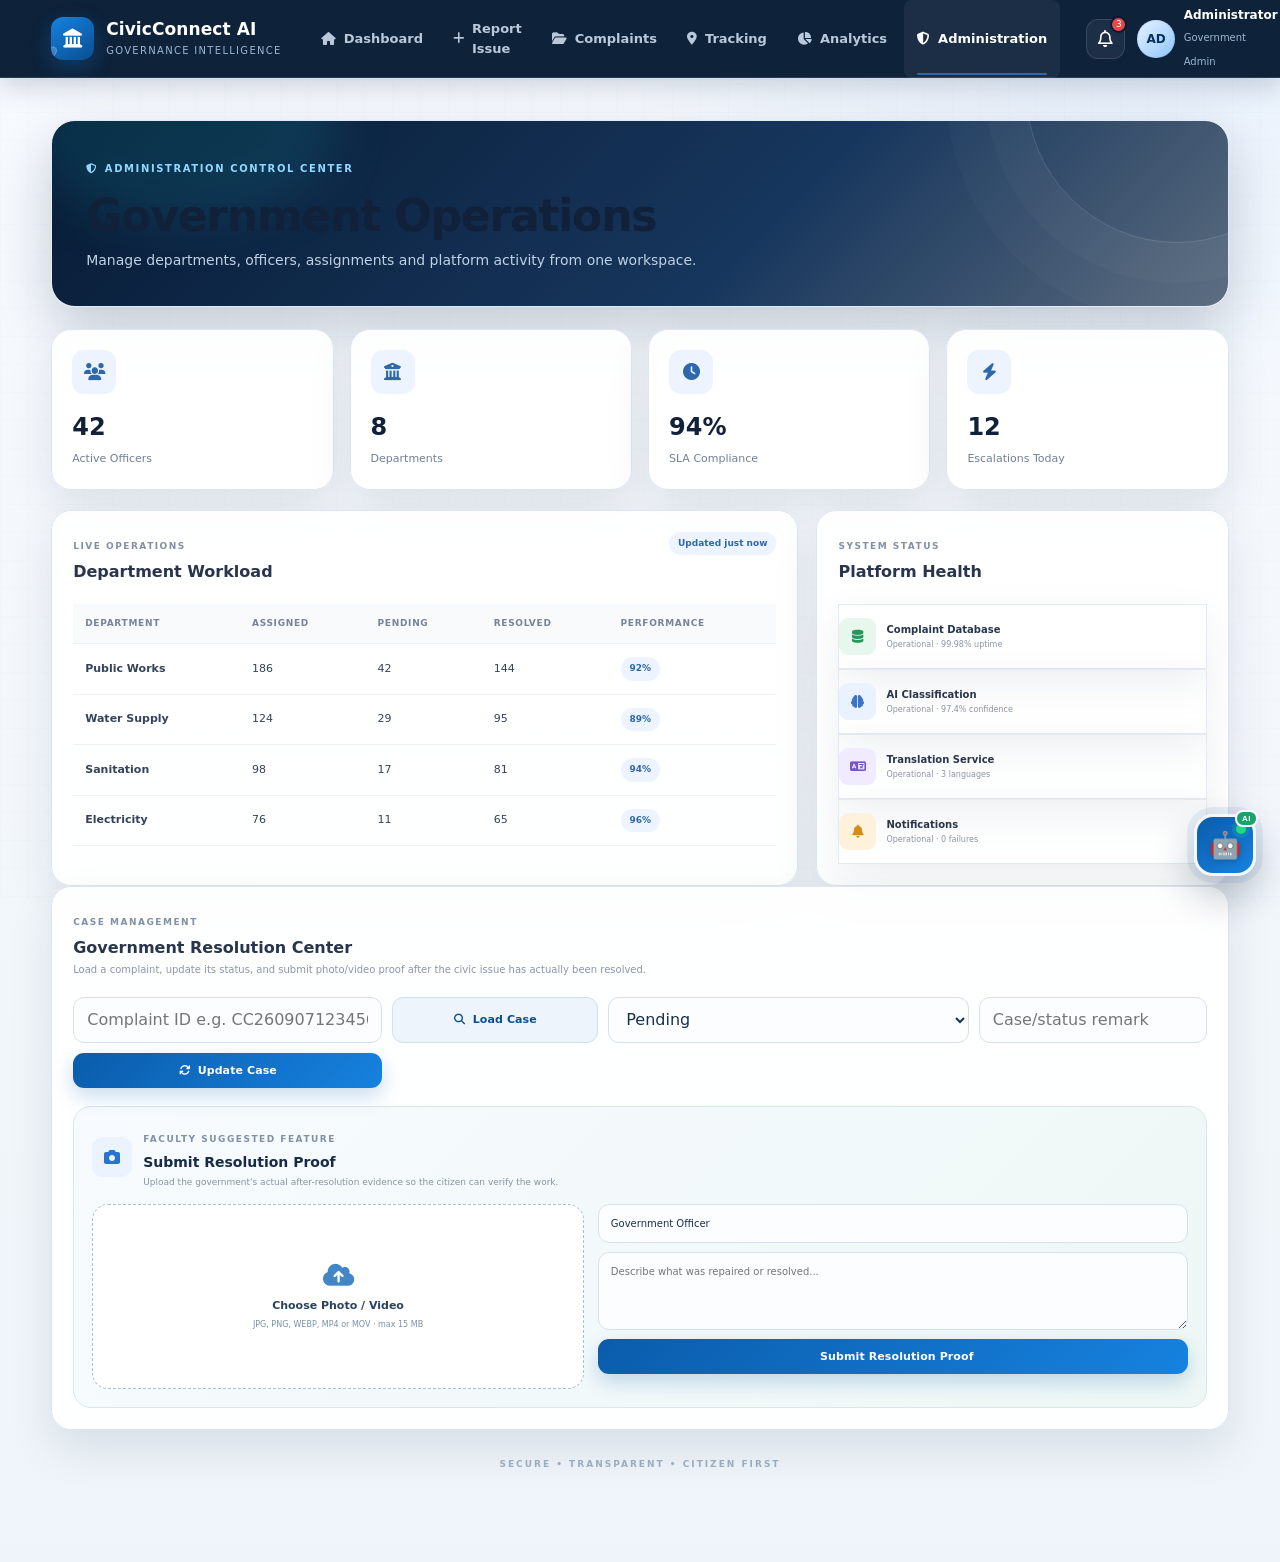
==== fronted/admin.html @ 306356d3 "CivicConnect AI final professional release" ====
<!DOCTYPE html>
<html lang="en">
<head>
<meta charset="UTF-8">
<meta name="viewport" content="width=device-width,initial-scale=1.0">
<title>Administration | CivicConnect AI</title>
<link rel="stylesheet" href="https://cdnjs.cloudflare.com/ajax/libs/font-awesome/6.5.2/css/all.min.css">
<link rel="stylesheet" href="style.css">
<link rel="stylesheet" href="/css/chatbot.css?v=final2">
</head>
<body class="page-admin">
<header class="navbar">
  <div class="brand"><div class="brand-logo"><i class="fa-solid fa-landmark"></i></div><div class="brand-text"><h2>CivicConnect AI</h2><span>Governance Intelligence</span></div></div>
  <nav class="main-nav">
    <a href="index.html"><i class="fa-solid fa-house"></i><span>Dashboard</span></a>
    <a href="submit.html"><i class="fa-solid fa-plus"></i><span>Report Issue</span></a>
    <a href="complaints.html"><i class="fa-solid fa-folder-open"></i><span>Complaints</span></a>
    <a href="tracking.html"><i class="fa-solid fa-location-dot"></i><span>Tracking</span></a>
    <a href="analytics.html"><i class="fa-solid fa-chart-pie"></i><span>Analytics</span></a>
    <a href="admin.html" class="active"><i class="fa-solid fa-shield-halved"></i><span>Administration</span></a>
  </nav>
  <div class="nav-actions"><button class="icon-button"><i class="fa-regular fa-bell"></i><span class="notification-count">3</span></button><div class="user-profile"><div class="user-avatar">AD</div><div class="user-info"><strong>Administrator</strong><span>Government Admin</span></div></div></div>
</header>
<main class="page-container">
  <div class="page-title"><div class="eyebrow"><i class="fa-solid fa-shield-halved"></i> ADMINISTRATION CONTROL CENTER</div><h1>Government Operations</h1><p>Manage departments, officers, assignments and platform activity from one workspace.</p></div>
  <section class="admin-grid">
    <article class="admin-card"><div class="admin-icon"><i class="fa-solid fa-users"></i></div><strong>42</strong><span>Active Officers</span></article>
    <article class="admin-card"><div class="admin-icon"><i class="fa-solid fa-building-columns"></i></div><strong>8</strong><span>Departments</span></article>
    <article class="admin-card"><div class="admin-icon"><i class="fa-solid fa-clock"></i></div><strong>94%</strong><span>SLA Compliance</span></article>
    <article class="admin-card"><div class="admin-icon"><i class="fa-solid fa-bolt"></i></div><strong>12</strong><span>Escalations Today</span></article>
  </section>
  <section class="admin-layout">
    <div class="panel">
      <div class="panel-header"><div><span class="panel-eyebrow">LIVE OPERATIONS</span><h2>Department Workload</h2></div><span class="admin-pill">Updated just now</span></div>
      <div style="overflow:auto"><table class="admin-table"><thead><tr><th>Department</th><th>Assigned</th><th>Pending</th><th>Resolved</th><th>Performance</th></tr></thead><tbody>
        <tr><td><strong>Public Works</strong></td><td>186</td><td>42</td><td>144</td><td><span class="admin-pill">92%</span></td></tr>
        <tr><td><strong>Water Supply</strong></td><td>124</td><td>29</td><td>95</td><td><span class="admin-pill">89%</span></td></tr>
        <tr><td><strong>Sanitation</strong></td><td>98</td><td>17</td><td>81</td><td><span class="admin-pill">94%</span></td></tr>
        <tr><td><strong>Electricity</strong></td><td>76</td><td>11</td><td>65</td><td><span class="admin-pill">96%</span></td></tr>
      </tbody></table></div>
    </div>
    <div class="panel">
      <div class="panel-header"><div><span class="panel-eyebrow">SYSTEM STATUS</span><h2>Platform Health</h2></div></div>
      <div class="quick-action"><div class="quick-icon green"><i class="fa-solid fa-database"></i></div><div><strong>Complaint Database</strong><span>Operational · 99.98% uptime</span></div></div>
      <div class="quick-action"><div class="quick-icon blue"><i class="fa-solid fa-brain"></i></div><div><strong>AI Classification</strong><span>Operational · 97.4% confidence</span></div></div>
      <div class="quick-action"><div class="quick-icon purple"><i class="fa-solid fa-language"></i></div><div><strong>Translation Service</strong><span>Operational · 3 languages</span></div></div>
      <div class="quick-action"><div class="quick-icon orange"><i class="fa-solid fa-bell"></i></div><div><strong>Notifications</strong><span>Operational · 0 failures</span></div></div>
    </div>
  </section>
<section class="panel admin-management"><div class="panel-header"><div><span class="panel-eyebrow">CASE MANAGEMENT</span><h2>Government Resolution Center</h2><p class="muted">Load a complaint, update its status, and submit photo/video proof after the civic issue has actually been resolved.</p></div></div><div class="admin-form"><input id="adminComplaintId" placeholder="Complaint ID e.g. CC260907123456"><button class="btn btn-secondary" id="loadComplaint"><i class="fa-solid fa-magnifying-glass"></i> Load Case</button><select id="adminStatus"><option>Pending</option><option>In Progress</option><option>Resolution Submitted</option><option>Citizen Verification</option><option>Resolved</option><option>Closed</option><option>Reopened</option><option>Rejected</option></select><input id="adminRemark" placeholder="Case/status remark"><button class="btn btn-primary" id="adminUpdate"><i class="fa-solid fa-arrows-rotate"></i> Update Case</button></div><div id="caseSummary" class="case-summary"></div><div class="resolution-upload"><div class="upload-heading"><span class="upload-icon"><i class="fa-solid fa-camera"></i></span><div><span class="panel-eyebrow">FACULTY SUGGESTED FEATURE</span><h3>Submit Resolution Proof</h3><p>Upload the government's actual after-resolution evidence so the citizen can verify the work.</p></div></div><div class="resolution-grid"><label class="file-drop"><input type="file" id="resolutionFile" accept="image/jpeg,image/png,image/webp,video/mp4,video/quicktime"><i class="fa-solid fa-cloud-arrow-up"></i><strong>Choose Photo / Video</strong><span id="resolutionFileName">JPG, PNG, WEBP, MP4 or MOV · max 15 MB</span></label><div class="resolution-fields"><input id="resolvedBy" placeholder="Officer / authority name" value="Government Officer"><textarea id="resolutionRemark" placeholder="Describe what was repaired or resolved..."></textarea><img id="resolutionPreview" class="resolution-preview" alt="Resolution preview" hidden><button class="btn btn-primary" id="submitResolution"><i class="fa-solid fa-shield-check"></i> Submit Resolution Proof</button></div></div></div><p id="adminResult" class="muted"></p></section></main>
<script src="../js/api.js"></script><script src="../js/admin.js"></script>
<script src="/js/chatbot.js?v=final2"></script>
</body>
</html>
---- fronted/style.css ----
/* =========================================================
   CIVICCONNECT AI
   ADVANCED FRONTEND DESIGN SYSTEM
========================================================= */


/* =========================================================
   ROOT VARIABLES
========================================================= */

:root {

    --navy-950: #081426;
    --navy-900: #0d1f38;
    --navy-800: #132d50;
    --navy-700: #173b70;

    --blue: #3974c6;
    --blue-light: #eaf2ff;

    --green: #26965b;
    --green-light: #e7f7ed;

    --orange: #d88a18;
    --orange-light: #fff2dc;

    --red: #d7434b;
    --red-light: #fde9ea;

    --purple: #7655c8;
    --purple-light: #f0ebff;

    --text-main: #172033;
    --text-dark: #28354d;
    --text-medium: #667085;
    --text-light: #8b95a7;

    --background: #f5f7fb;

    --white: #ffffff;

    --border: #e6eaf0;

    --shadow-sm:
        0 2px 8px rgba(15, 35, 65, 0.04);

    --shadow-md:
        0 8px 25px rgba(15, 35, 65, 0.07);

    --radius-sm: 8px;

    --radius-md: 12px;

    --radius-lg: 18px;

    --transition:
        all 0.25s ease;

}


/* =========================================================
   RESET
========================================================= */

* {
    margin: 0;
    padding: 0;
    box-sizing: border-box;
}

html {
    scroll-behavior: smooth;
}

body {

    font-family:
        "Segoe UI",
        Inter,
        Arial,
        sans-serif;

    background: var(--background);

    color: var(--text-main);

    min-height: 100vh;

    line-height: 1.5;
}

a {
    text-decoration: none;
    color: inherit;
}

button,
input,
textarea,
select {
    font-family: inherit;
}


/* =========================================================
   NAVBAR
========================================================= */

.navbar {

    height: 76px;

    background:
        rgba(255,255,255,0.96);

    backdrop-filter: blur(12px);

    border-bottom:
        1px solid var(--border);

    display: flex;

    align-items: center;

    padding:
        0 4.5%;

    gap: 40px;

    position: sticky;

    top: 0;

    z-index: 1000;
}


/* BRAND */

.brand {

    display: flex;

    align-items: center;

    gap: 12px;

    min-width: 245px;
}

.brand-logo {

    width: 45px;

    height: 45px;

    background:
        linear-gradient(
            135deg,
            #173b70,
            #285a96
        );

    color: white;

    border-radius: 12px;

    display: flex;

    align-items: center;

    justify-content: center;

    font-size: 19px;

    box-shadow:
        0 5px 15px
        rgba(23,59,112,0.2);
}

.brand-text h2 {

    font-size: 18px;

    color: var(--navy-700);

    line-height: 1.2;
}

.brand-text span {

    font-size: 10px;

    color: var(--text-light);

    display: block;

    margin-top: 3px;
}


/* NAVIGATION */

.main-nav {

    display: flex;

    align-items: center;

    gap: 4px;

    flex: 1;
}

.main-nav a {

    display: flex;

    align-items: center;

    gap: 7px;

    padding:
        10px 13px;

    border-radius:
        var(--radius-sm);

    font-size: 12px;

    color: var(--text-medium);

    transition:
        var(--transition);
}

.main-nav a:hover {

    background: #f0f3f8;

    color: var(--navy-700);

    transform:
        translateY(-1px);
}

.main-nav a.active {

    background:
        var(--blue-light);

    color:
        var(--navy-700);

    font-weight: 600;
}


/* NAV ACTIONS */

.nav-actions {

    display: flex;

    align-items: center;

    gap: 20px;
}

.icon-button {

    border: none;

    background: transparent;

    width: 35px;

    height: 35px;

    cursor: pointer;

    color: var(--text-medium);

    font-size: 17px;

    position: relative;
}

.notification-count {

    position: absolute;

    top: 0;

    right: -2px;

    width: 15px;

    height: 15px;

    background: var(--red);

    color: white;

    font-size: 8px;

    border-radius: 50%;

    display: flex;

    align-items: center;

    justify-content: center;
}

.user-profile {

    display: flex;

    align-items: center;

    gap: 9px;
}

.user-avatar {

    width: 38px;

    height: 38px;

    border-radius: 50%;

    background:
        #dce7f6;

    color:
        var(--navy-700);

    display: flex;

    align-items: center;

    justify-content: center;

    font-size: 11px;

    font-weight: 700;
}

.user-info strong {

    display: block;

    font-size: 11px;

    color: var(--text-dark);
}

.user-info span {

    font-size: 9px;

    color: var(--text-light);
}


/* =========================================================
   PAGE CONTAINER
========================================================= */

.page-container {

    width: 91%;

    max-width: 1500px;

    margin: auto;

    padding:
        34px 0 50px;
}


/* =========================================================
   HERO
========================================================= */

.dashboard-hero {

    min-height: 270px;

    border-radius:
        var(--radius-lg);

    padding:
        38px 45px;

    margin-bottom: 25px;

    background:
        linear-gradient(
            120deg,
            #0e2748,
            #173b70 55%,
            #285b91
        );

    color: white;

    position: relative;

    overflow: hidden;

    display: flex;

    align-items: center;

    justify-content: space-between;

    box-shadow:
        0 15px 35px
        rgba(18,50,90,0.16);
}


/* background glow */

.dashboard-hero::before {

    content: "";

    position: absolute;

    width: 350px;

    height: 350px;

    border-radius: 50%;

    background:
        rgba(255,255,255,0.05);

    right: 20%;

    top: -180px;
}

.dashboard-hero::after {

    content: "";

    position: absolute;

    width: 250px;

    height: 250px;

    border-radius: 50%;

    border:
        1px solid
        rgba(255,255,255,0.08);

    right: 5%;

    bottom: -150px;
}


/* HERO CONTENT */

.hero-content {

    position: relative;

    z-index: 2;

    max-width: 700px;
}

.eyebrow {

    display: inline-flex;

    align-items: center;

    gap: 7px;

    font-size: 10px;

    letter-spacing: 1.8px;

    color: #b9d0ec;

    font-weight: 700;

    margin-bottom: 12px;
}

.hero-content h1 {

    font-size: 36px;

    letter-spacing: -1px;

    margin-bottom: 10px;

    line-height: 1.15;
}

.hero-content h1 span {

    color: #8fc1ff;
}

.hero-content p {

    max-width: 600px;

    color: #c4d1e2;

    font-size: 13px;

    line-height: 1.7;
}

.hero-actions {

    display: flex;

    gap: 10px;

    margin-top: 22px;
}


/* BUTTONS */

.btn {

    display: inline-flex;

    align-items: center;

    justify-content: center;

    gap: 8px;

    padding:
        11px 16px;

    border-radius:
        var(--radius-sm);

    font-size: 11px;

    font-weight: 600;

    transition:
        var(--transition);
}

.btn-primary {

    background: white;

    color: var(--navy-700);
}

.btn-primary:hover {

    transform:
        translateY(-2px);

    box-shadow:
        0 7px 20px
        rgba(0,0,0,0.15);
}

.btn-secondary {

    color: white;

    border:
        1px solid
        rgba(255,255,255,0.25);

    background:
        rgba(255,255,255,0.06);
}

.btn-secondary:hover {

    background:
        rgba(255,255,255,0.12);
}


/* AI VISUAL */

.hero-ai {

    width: 220px;

    height: 220px;

    position: relative;

    display: flex;

    align-items: center;

    justify-content: center;

    z-index: 2;
}

.ai-orbit {

    position: absolute;

    border:
        1px solid
        rgba(150,200,255,0.3);

    border-radius: 50%;

    animation:
        rotateOrbit 12s linear infinite;
}

.orbit-one {

    width: 190px;

    height: 190px;
}

.orbit-two {

    width: 145px;

    height: 145px;

    animation-duration: 8s;

    animation-direction: reverse;
}

.ai-core {

    width: 75px;

    height: 75px;

    border-radius: 50%;

    background:
        rgba(255,255,255,0.12);

    border:
        1px solid
        rgba(255,255,255,0.25);

    backdrop-filter:
        blur(10px);

    display: flex;

    align-items: center;

    justify-content: center;

    font-size: 28px;

    color: #a9d1ff;

    box-shadow:
        0 0 35px
        rgba(130,190,255,0.18);
}

.ai-label {

    position: absolute;

    bottom: -5px;

    display: flex;

    flex-direction: column;

    align-items: center;
}

.ai-label strong {

    font-size: 11px;
}

.ai-label span {

    font-size: 9px;

    color: #b8cae0;
}

@keyframes rotateOrbit {

    from {
        transform: rotate(0);
    }

    to {
        transform: rotate(360deg);
    }

}


/* =========================================================
   STATS
========================================================= */

.stats-grid {

    display: grid;

    grid-template-columns:
        repeat(4, 1fr);

    gap: 17px;

    margin-bottom: 23px;
}

.stat-card {

    background: white;

    border:
        1px solid var(--border);

    border-radius:
        var(--radius-md);

    padding: 19px;

    box-shadow:
        var(--shadow-sm);

    transition:
        var(--transition);
}

.stat-card:hover {

    transform:
        translateY(-3px);

    box-shadow:
        var(--shadow-md);
}

.stat-top {

    display: flex;

    align-items: center;

    justify-content: space-between;

    margin-bottom: 15px;
}

.stat-icon {

    width: 40px;

    height: 40px;

    border-radius: 10px;

    display: flex;

    align-items: center;

    justify-content: center;

    font-size: 15px;
}

.blue {

    background:
        var(--blue-light);

    color:
        var(--blue);
}

.green {

    background:
        var(--green-light);

    color:
        var(--green);
}

.orange {

    background:
        var(--orange-light);

    color:
        var(--orange);
}

.red {

    background:
        var(--red-light);

    color:
        var(--red);
}

.purple {

    background:
        var(--purple-light);

    color:
        var(--purple);
}

.stat-trend {

    font-size: 9px;

    padding:
        4px 7px;

    border-radius:
        20px;

    background: #f2f4f7;

    color: var(--text-medium);
}

.stat-trend.positive {

    color: var(--green);

    background:
        var(--green-light);
}

.stat-trend.danger {

    color: var(--red);

    background:
        var(--red-light);
}

.stat-label {

    display: block;

    color: var(--text-medium);

    font-size: 11px;

    margin-bottom: 4px;
}

.stat-number {

    display: block;

    font-size: 27px;

    color: var(--text-main);

    line-height: 1.2;
}

.stat-footer {

    font-size: 9px;

    color: var(--text-light);
}


/* =========================================================
   CONTENT GRID
========================================================= */

.content-grid {

    display: grid;

    grid-template-columns:
        2fr 1fr;

    gap: 20px;
}

.side-column {

    display: flex;

    flex-direction: column;

    gap: 20px;
}


/* =========================================================
   PANELS
========================================================= */

.panel {

    background: white;

    border:
        1px solid var(--border);

    border-radius:
        var(--radius-md);

    padding: 21px;

    box-shadow:
        var(--shadow-sm);
}

.panel-header {

    display: flex;

    align-items: flex-start;

    justify-content: space-between;

    margin-bottom: 20px;
}

.panel-eyebrow {

    font-size: 9px;

    letter-spacing: 1.5px;

    color: #8190a7;

    font-weight: 700;
}

.panel-header h2 {

    font-size: 16px;

    color: var(--text-dark);

    margin-top: 4px;
}

.panel-header p {

    color: var(--text-light);

    font-size: 10px;

    margin-top: 2px;
}

.text-button {

    color: var(--blue);

    font-size: 10px;

    display: flex;

    align-items: center;

    gap: 5px;

    font-weight: 600;
}


/* =========================================================
   TABLE
========================================================= */

.complaint-table-wrapper {

    overflow-x: auto;
}

.complaint-table {

    width: 100%;

    border-collapse:
        collapse;
}

.complaint-table th {

    text-align: left;

    color: var(--text-light);

    font-size: 9px;

    text-transform: uppercase;

    letter-spacing: 0.7px;

    padding:
        10px;

    border-bottom:
        1px solid #edf0f4;
}

.complaint-table td {

    padding:
        13px 10px;

    font-size: 10px;

    color: var(--text-medium);

    border-bottom:
        1px solid #f0f2f5;
}

.complaint-table tbody tr {

    transition:
        var(--transition);

    cursor: pointer;
}

.complaint-table tbody tr:hover {

    background:
        #fafbfd;

    transform:
        scale(1.002);
}

.complaint-table td strong {

    color:
        var(--navy-700);
}


/* ISSUE CELL */

.issue-cell {

    display: flex;

    align-items: center;

    gap: 9px;

    min-width: 250px;
}

.issue-icon {

    width: 32px;

    height: 32px;

    background:
        var(--blue-light);

    color:
        var(--blue);

    border-radius: 8px;

    display: flex;

    align-items: center;

    justify-content: center;
}

.green-icon {

    background:
        var(--green-light);

    color:
        var(--green);
}

.yellow-icon {

    background:
        var(--orange-light);

    color:
        var(--orange);
}

.blue-icon {

    background:
        #e9f4ff;

    color:
        #3385c7;
}

.issue-cell strong {

    display: block;

    font-size: 10px;

    color: var(--text-dark) !important;

    margin-bottom: 2px;
}

.issue-cell span {

    font-size: 8px;

    color: var(--text-light);
}


/* =========================================================
   BADGES
========================================================= */

.badge {

    display: inline-flex;

    padding:
        4px 8px;

    border-radius:
        20px;

    font-size: 8px;

    font-weight: 700;
}

.badge.critical {

    background:
        var(--red-light);

    color:
        var(--red);
}

.badge.medium {

    background:
        var(--orange-light);

    color:
        #b87913;
}

.badge.low {

    background:
        #edf1f5;

    color:
        #667085;
}


/* STATUS */

.status-badge {

    display: inline-flex;

    align-items: center;

    gap: 5px;

    font-size: 9px;

    font-weight: 600;
}

.status-badge span {

    width: 6px;

    height: 6px;

    border-radius: 50%;
}

.status-badge.progress {

    color:
        var(--blue);
}

.status-badge.progress span {

    background:
        var(--blue);
}

.status-badge.resolved {

    color:
        var(--green);
}

.status-badge.resolved span {

    background:
        var(--green);
}

.status-badge.pending {

    color:
        var(--orange);
}

.status-badge.pending span {

    background:
        var(--orange);
}


/* =========================================================
   QUICK ACTIONS
========================================================= */

.quick-actions {

    display: flex;

    flex-direction: column;
}

.quick-action {

    display: flex;

    align-items: center;

    gap: 10px;

    padding:
        13px 0;

    border-bottom:
        1px solid #edf0f4;

    transition:
        var(--transition);
}

.quick-action:last-child {

    border-bottom:
        none;
}

.quick-action:hover {

    transform:
        translateX(4px);
}

.quick-icon {

    width: 37px;

    height: 37px;

    border-radius: 9px;

    display: flex;

    align-items: center;

    justify-content: center;

    font-size: 13px;
}

.quick-action div:nth-child(2) {

    flex: 1;
}

.quick-action strong {

    display: block;

    font-size: 10px;

    color:
        var(--text-dark);

    margin-bottom: 2px;
}

.quick-action span {

    display: block;

    font-size: 8px;

    color:
        var(--text-light);
}

.quick-action > i {

    font-size: 9px;

    color:
        #a5adba;
}


/* =========================================================
   AI MINI CARD
========================================================= */

.ai-mini-card {

    border-radius:
        var(--radius-md);

    padding:
        21px;

    background:
        linear-gradient(
            145deg,
            #102b4e,
            #173b70
        );

    color: white;

    position: relative;

    overflow: hidden;
}

.ai-mini-card::after {

    content: "";

    position: absolute;

    width: 150px;

    height: 150px;

    border-radius: 50%;

    border:
        1px solid
        rgba(255,255,255,0.08);

    right: -75px;

    top: -75px;
}

.ai-mini-top {

    display: flex;

    justify-content: space-between;

    align-items: center;

    margin-bottom: 18px;
}

.ai-mini-icon {

    width: 38px;

    height: 38px;

    background:
        rgba(255,255,255,0.1);

    border:
        1px solid
        rgba(255,255,255,0.12);

    border-radius: 9px;

    display: flex;

    align-items: center;

    justify-content: center;

    color:
        #9bc8ff;
}

.live-indicator {

    font-size: 8px;

    display: flex;

    align-items: center;

    gap: 5px;

    color:
        #a9d5b9;
}

.live-indicator span {

    width: 6px;

    height: 6px;

    background:
        #4ad982;

    border-radius: 50%;

    box-shadow:
        0 0 8px #4ad982;
}

.ai-mini-card h3 {

    font-size: 14px;

    margin-bottom: 7px;
}

.ai-mini-card p {

    font-size: 9px;

    color:
        #bdcde0;

    line-height: 1.7;
}

.ai-mini-features {

    display: flex;

    flex-wrap: wrap;

    gap: 7px;

    margin-top: 15px;
}

.ai-mini-features span {

    font-size: 7px;

    padding:
        5px 7px;

    border-radius: 5px;

    background:
        rgba(255,255,255,0.07);

    color:
        #cad8e8;
}


/* =========================================================
   FOOTER
========================================================= */

.site-footer {

    background:
        var(--navy-950);

    color: white;

    padding:
        23px 4.5%;

    display: flex;

    align-items: center;

    justify-content: space-between;

    font-size: 9px;
}

.site-footer strong {

    display: block;

    font-size: 11px;

    margin-bottom: 3px;
}

.site-footer span {

    color:
        #94a6be;
}


/* =========================================================
   FORM ELEMENTS
========================================================= */

.form-group {

    margin-bottom: 18px;
}

.form-group label {

    display: block;

    font-size: 10px;

    font-weight: 600;

    color:
        var(--text-dark);

    margin-bottom: 7px;
}

input,
textarea,
select {

    width: 100%;

    border:
        1px solid var(--border);

    border-radius:
        8px;

    background:
        #fbfcfe;

    padding:
        11px 12px;

    font-size: 11px;

    color:
        var(--text-dark);

    outline: none;

    transition:
        var(--transition);
}

input:focus,
textarea:focus,
select:focus {

    border-color:
        #75a4dc;

    background: white;

    box-shadow:
        0 0 0 3px
        rgba(57,116,198,0.08);
}

textarea {

    resize: vertical;

    min-height: 130px;
}


/* =========================================================
   PAGE TITLE
========================================================= */

.page-title {

    margin-bottom: 25px;
}

.page-title .eyebrow {

    color:
        #5277a8;

    margin-bottom: 7px;
}

.page-title h1 {

    font-size: 28px;

    color:
        var(--navy-800);

    margin-bottom: 5px;
}

.page-title p {

    font-size: 11px;

    color:
        var(--text-light);
}


/* =========================================================
   RESPONSIVE
========================================================= */

@media(max-width: 1150px) {

    .navbar {

        gap: 15px;
    }

    .brand {

        min-width: auto;
    }

    .main-nav a {

        padding:
            9px;
    }

    .main-nav a span {

        display: none;
    }

    .stats-grid {

        grid-template-columns:
            repeat(2, 1fr);
    }

    .content-grid {

        grid-template-columns:
            1fr;
    }

    .side-column {

        display: grid;

        grid-template-columns:
            1fr 1fr;
    }

}


@media(max-width: 750px) {

    .navbar {

        height: auto;

        padding:
            13px 4%;

        flex-wrap: wrap;
    }

    .main-nav {

        order: 3;

        width: 100%;

        overflow-x: auto;
    }

    .main-nav a span {

        display: inline;
    }

    .nav-actions {

        margin-left: auto;
    }

    .user-info {

        display: none;
    }

    .page-container {

        width: 94%;

        padding-top: 20px;
    }

    .dashboard-hero {

        padding:
            28px;

        min-height:
            330px;
    }

    .hero-content h1 {

        font-size:
            28px;
    }

    .hero-ai {

        display:
            none;
    }

    .stats-grid {

        grid-template-columns:
            1fr;
    }

    .side-column {

        grid-template-columns:
            1fr;
    }

    .hero-actions {

        flex-direction:
            column;

        align-items:
            flex-start;
    }

    .site-footer {

        flex-direction:
            column;

        align-items:
            flex-start;

        gap: 10px;
    }

}

/* =====================================================
   ANALYTICS DASHBOARD
   ===================================================== */

.analytics-stats {
    display: grid;
    grid-template-columns: repeat(4, 1fr);
    gap: 20px;
    margin: 30px 0;
}

.stat-card {
    background: #ffffff;
    border: 1px solid #e6e9ef;
    border-radius: 18px;
    padding: 24px;
    display: flex;
    align-items: center;
    gap: 18px;
    box-shadow: 0 8px 30px rgba(15, 23, 42, 0.05);
    transition: 0.3s ease;
}

.stat-card:hover {
    transform: translateY(-4px);
    box-shadow: 0 14px 35px rgba(15, 23, 42, 0.1);
}

.stat-icon {
    width: 52px;
    height: 52px;
    border-radius: 14px;
    display: flex;
    align-items: center;
    justify-content: center;
    background: #eef4ff;
    font-size: 22px;
}

.stat-card span {
    color: #64748b;
    font-size: 13px;
}

.stat-card h2 {
    margin-top: 5px;
    font-size: 30px;
    color: #0f172a;
}


/* ===============================
   RESOLUTION BANNER
   =============================== */

.resolution-banner {
    background: linear-gradient(
        135deg,
        #0f172a,
        #1e3a8a
    );

    color: white;

    padding: 25px 30px;

    border-radius: 18px;

    display: flex;

    justify-content: space-between;

    align-items: center;

    margin-bottom: 25px;
}

.resolution-banner span {
    opacity: 0.7;
    font-size: 13px;
}

.resolution-banner h2 {
    font-size: 40px;
    margin-top: 5px;
}

.resolution-info {
    max-width: 400px;
}

.resolution-info p {
    opacity: 0.7;
    margin-top: 5px;
}


/* ===============================
   ANALYTICS GRID
   =============================== */

.analytics-grid {
    display: grid;

    grid-template-columns:
        repeat(2, minmax(0, 1fr));

    gap: 22px;
}

.analytics-card {
    background: #ffffff;

    border: 1px solid #e6e9ef;

    border-radius: 18px;

    padding: 25px;

    box-shadow:
        0 8px 30px
        rgba(15, 23, 42, 0.05);
}

.analytics-card.large {
    grid-column: span 1;
}

.card-header {
    display: flex;

    justify-content: space-between;

    align-items: flex-start;

    margin-bottom: 20px;
}

.card-header span {
    font-size: 11px;

    font-weight: 700;

    letter-spacing: 1px;

    color: #64748b;
}

.card-header h2 {
    font-size: 19px;

    margin-top: 5px;

    color: #0f172a;
}


/* ===============================
   CHART
   =============================== */

.chart-container {
    position: relative;

    height: 320px;

    width: 100%;
}


/* ===============================
   FILTER
   =============================== */

.analytics-filter {
    padding: 11px 15px;

    border-radius: 10px;

    border: 1px solid #d9dee8;

    background: #ffffff;

    color: #334155;

    cursor: pointer;
}

.header-actions {
    display: flex;

    gap: 12px;

    align-items: center;
}

.export-btn {
    padding: 11px 18px;

    border: none;

    border-radius: 10px;

    background: #1e3a8a;

    color: white;

    cursor: pointer;

    font-weight: 600;

    transition: 0.2s;
}

.export-btn:hover {
    transform: translateY(-2px);

    opacity: 0.9;
}


/* ===============================
   LOCATION TABLE
   =============================== */

.location-card {
    margin-top: 25px;
}

.table-wrapper {
    overflow-x: auto;
}

table {
    width: 100%;

    border-collapse: collapse;
}

thead {
    background: #f8fafc;
}

th,
td {
    padding: 16px;

    text-align: left;

    border-bottom: 1px solid #edf0f4;
}

th {
    font-size: 12px;

    color: #64748b;

    text-transform: uppercase;

    letter-spacing: 0.5px;
}

td {
    color: #334155;

    font-size: 14px;
}

.location-name {
    display: flex;

    align-items: center;

    gap: 12px;

    font-weight: 600;
}

.rank {
    width: 30px;

    height: 30px;

    border-radius: 50%;

    background: #eef2ff;

    display: flex;

    align-items: center;

    justify-content: center;

    font-size: 12px;

    font-weight: 700;
}

.progress-container {
    width: 180px;

    height: 7px;

    background: #edf0f4;

    border-radius: 20px;

    display: inline-block;

    margin-right: 10px;

    overflow: hidden;
}

.progress-bar {
    height: 100%;

    border-radius: 20px;

    background: #2563eb;
}


/* ===============================
   NOTIFICATION
   =============================== */

.analytics-notification {
    position: fixed;

    right: 25px;

    bottom: 25px;

    width: 320px;

    background: #ffffff;

    border: 1px solid #e2e8f0;

    border-radius: 14px;

    padding: 16px;

    display: flex;

    gap: 12px;

    box-shadow:
        0 15px 40px
        rgba(15, 23, 42, 0.15);

    transform: translateY(120px);

    opacity: 0;

    transition: 0.3s ease;

    z-index: 9999;
}

.analytics-notification.show {
    transform: translateY(0);

    opacity: 1;
}

.notification-icon {
    width: 35px;

    height: 35px;

    border-radius: 50%;

    display: flex;

    align-items: center;

    justify-content: center;

    background: #dcfce7;

    color: #16a34a;

    font-weight: bold;
}

.analytics-notification strong {
    color: #0f172a;
}

.analytics-notification p {
    font-size: 12px;

    color: #64748b;

    margin-top: 3px;
}


/* ===============================
   RESPONSIVE
   =============================== */

@media (max-width: 1100px) {

    .analytics-stats {
        grid-template-columns:
            repeat(2, 1fr);
    }

}

@media (max-width: 800px) {

    .analytics-grid {
        grid-template-columns: 1fr;
    }

    .analytics-stats {
        grid-template-columns: 1fr;
    }

    .resolution-banner {
        flex-direction: column;

        align-items: flex-start;

        gap: 15px;
    }

    .header-actions {
        margin-top: 15px;

        flex-wrap: wrap;
    }

}

@media (max-width: 500px) {

    .chart-container {
        height: 250px;
    }

    .analytics-card {
        padding: 18px;
    }

    .resolution-banner {
        padding: 20px;
    }

}
/* =========================================================
   CIVICCONNECT AI — PREMIUM UI POLISH
   Applies consistently across Dashboard / Complaints /
   Submit / Tracking / Analytics / Administration.
========================================================= */

:root{
  --cc-primary:#173b70;
  --cc-primary-2:#2f68aa;
  --cc-accent:#4d8fe8;
  --cc-ink:#12213a;
  --cc-muted:#718096;
  --cc-surface:#ffffff;
  --cc-bg:#f4f7fb;
  --cc-line:#e4eaf2;
  --cc-shadow:0 14px 40px rgba(20,45,80,.08);
  --cc-shadow-hover:0 22px 55px rgba(20,45,80,.13);
}

body{
  background:
    radial-gradient(circle at 8% 0%,rgba(61,125,205,.08),transparent 28%),
    radial-gradient(circle at 95% 12%,rgba(38,150,91,.045),transparent 24%),
    var(--cc-bg);
}

/* ---------- shared navbar ---------- */
.navbar{
  height:74px;
  padding:0 clamp(18px,4vw,64px);
  box-shadow:0 1px 0 rgba(18,33,58,.04),0 8px 30px rgba(18,33,58,.035);
}
.brand-logo{
  position:relative;
  overflow:hidden;
  box-shadow:0 10px 24px rgba(23,59,112,.2);
}
.brand-logo:after{
  content:"";
  position:absolute;
  width:65px;height:65px;
  border:1px solid rgba(255,255,255,.18);
  border-radius:50%;
  transform:translate(22px,-20px);
}
.main-nav a{
  position:relative;
  font-size:12.5px;
  font-weight:500;
}
.main-nav a.active:after{
  content:"";
  position:absolute;
  left:13px;right:13px;bottom:3px;
  height:2px;
  border-radius:5px;
  background:var(--cc-primary-2);
}
.icon-button:hover{background:#f1f5fa;color:var(--cc-primary);border-radius:10px}
.user-avatar{box-shadow:inset 0 0 0 1px rgba(23,59,112,.08)}

/* ---------- common page title ---------- */
.page-title{
  position:relative;
  margin-bottom:22px;
  padding:25px 28px;
  border:1px solid var(--cc-line);
  border-radius:18px;
  background:linear-gradient(135deg,#fff 0%,#f8fbff 100%);
  box-shadow:var(--cc-shadow);
  overflow:hidden;
}
.page-title:after{
  content:"";
  position:absolute;
  right:-70px;top:-95px;
  width:220px;height:220px;
  border-radius:50%;
  border:28px solid rgba(47,104,170,.045);
}
.page-title h1{position:relative;z-index:1;font-size:26px;letter-spacing:-.4px;color:var(--cc-ink)}
.page-title p{position:relative;z-index:1;color:var(--cc-muted);font-size:12px;margin-top:5px}

/* ---------- premium cards ---------- */
.panel,.analytics-card,.stat-card,.quick-action,.ai-mini-card,.ai-insight{
  border:1px solid var(--cc-line)!important;
  box-shadow:var(--cc-shadow)!important;
  transition:transform .25s ease,box-shadow .25s ease,border-color .25s ease;
}
.panel:hover,.analytics-card:hover,.stat-card:hover,.quick-action:hover,.ai-mini-card:hover,.ai-insight:hover{
  transform:translateY(-3px);
  box-shadow:var(--cc-shadow-hover)!important;
  border-color:#d6e1ef!important;
}
.stat-card{
  position:relative;
  overflow:hidden;
  background:linear-gradient(145deg,#fff,#fbfdff)!important;
}
.stat-card:before{
  content:"";
  position:absolute;left:0;top:0;right:0;height:3px;
  background:linear-gradient(90deg,#173b70,#4d8fe8);
  opacity:.8;
}
.stat-number{letter-spacing:-1px}
.stat-icon{box-shadow:0 8px 20px rgba(23,59,112,.08)}

/* ---------- dashboard ---------- */
.dashboard-hero{
  min-height:285px;
  background:
    radial-gradient(circle at 88% 40%,rgba(111,176,255,.23),transparent 25%),
    linear-gradient(120deg,#081b35,#173b70 56%,#285b91)!important;
  box-shadow:0 22px 50px rgba(13,38,72,.18)!important;
}
.dashboard-hero:before{background:rgba(255,255,255,.035)!important}
.hero-content h1{font-size:clamp(30px,3.2vw,42px)}
.hero-actions .btn{box-shadow:0 9px 22px rgba(0,0,0,.12)}
.hero-ai{filter:drop-shadow(0 15px 35px rgba(0,0,0,.16))}

/* ---------- buttons ---------- */
.btn{
  border-radius:10px!important;
  font-weight:650!important;
  transition:transform .2s ease,box-shadow .2s ease,background .2s ease!important;
}
.btn:hover{transform:translateY(-2px);box-shadow:0 10px 25px rgba(23,59,112,.15)}
.btn-primary{background:linear-gradient(135deg,#173b70,#2f68aa)!important}
.btn-secondary{background:#fff!important;border:1px solid #dce4ee!important}

/* ---------- tables ---------- */
.complaint-table-wrapper{border:1px solid var(--cc-line);border-radius:14px;overflow:auto}
.complaint-table{min-width:850px}
.complaint-table thead th{
  background:#f7f9fc!important;
  color:#69778c!important;
  font-size:10px!important;
  letter-spacing:.7px;
  text-transform:uppercase;
}
.complaint-table tbody tr{transition:background .18s ease,transform .18s ease}
.complaint-table tbody tr:hover{background:#f8fbff!important}
.issue-icon{box-shadow:0 7px 16px rgba(23,59,112,.08)}
.badge,.status-badge{font-weight:700!important;letter-spacing:.2px}

/* ---------- submit complaint ---------- */
.content-grid{align-items:start}
#complaintForm .form-group{margin-bottom:18px}
#complaintForm label{
  display:block;
  margin-bottom:7px;
  color:#31415b;
  font-size:11px;
  font-weight:700;
}
#complaintForm input,#complaintForm textarea,#complaintForm select{
  width:100%;
  border:1px solid #dce4ee!important;
  border-radius:11px!important;
  background:#fbfcfe!important;
  color:#1d2b42;
  padding:12px 13px;
  outline:none;
  transition:border .2s,box-shadow .2s,background .2s;
}
#complaintForm textarea{min-height:145px;resize:vertical}
#complaintForm input:focus,#complaintForm textarea:focus,#complaintForm select:focus{
  border-color:#75a5dc!important;
  background:#fff!important;
  box-shadow:0 0 0 4px rgba(77,143,232,.10)!important;
}
#complaintEvidence{padding:9px!important}
#aiPipeline .quick-action{background:linear-gradient(145deg,#fff,#f9fbfe)!important}

/* ---------- tracking ---------- */
.tracking-hero{
  position:relative;
  overflow:hidden;
  border-radius:20px!important;
  background:
    radial-gradient(circle at 90% 20%,rgba(102,169,255,.18),transparent 25%),
    linear-gradient(120deg,#0b203c,#173b70 58%,#2b6299)!important;
  box-shadow:0 22px 50px rgba(13,38,72,.17)!important;
}
.tracking-hero:after{
  content:"";position:absolute;right:-80px;bottom:-130px;width:300px;height:300px;
  border:1px solid rgba(255,255,255,.12);border-radius:50%;
}
.tracking-id{letter-spacing:1.5px!important}
.tracking-status{backdrop-filter:blur(10px)}
.timeline{position:relative;padding:8px 0}
.timeline:before{background:linear-gradient(#c8d5e6,#e7edf5)!important}
.timeline-item{padding-bottom:28px!important}

/* ---------- analytics ---------- */
.app-layout{min-height:100vh}
.sidebar{
  background:linear-gradient(180deg,#091a30,#0d2746)!important;
  box-shadow:10px 0 35px rgba(5,19,37,.12)!important;
}
.sidebar-logo{padding-bottom:22px!important}
.sidebar-nav a{border-radius:11px!important;transition:.2s ease!important}
.sidebar-nav a:hover{background:rgba(255,255,255,.07)!important;transform:translateX(3px)}
.sidebar-nav a.active{background:linear-gradient(90deg,rgba(77,143,232,.24),rgba(77,143,232,.08))!important;box-shadow:inset 3px 0 #6aa8ed}
.main-content{background:transparent!important}
.top-header{
  border-bottom:1px solid rgba(228,234,242,.8)!important;
  background:rgba(255,255,255,.78)!important;
  backdrop-filter:blur(14px);
}
.analytics-toolbar{
  border:1px solid var(--cc-line)!important;
  background:rgba(255,255,255,.9)!important;
  box-shadow:var(--cc-shadow)!important;
  border-radius:16px!important;
}
.analytics-toolbar select{
  border:1px solid #dce4ee!important;
  border-radius:9px!important;
  background:#fff!important;
}
.export-btn{border-radius:10px!important;box-shadow:0 8px 18px rgba(23,59,112,.09)}
.resolution-banner{
  border:1px solid #cfe6d8!important;
  box-shadow:0 12px 30px rgba(38,150,91,.07)!important;
}
.analytics-card{background:linear-gradient(145deg,#fff,#fbfdff)!important}
.chart-container{position:relative}
.analytics-card canvas{max-height:300px}

/* ---------- administration ---------- */
.admin-grid{display:grid;grid-template-columns:repeat(4,1fr);gap:16px;margin-bottom:20px}
.admin-card{background:#fff;border:1px solid var(--cc-line);border-radius:16px;padding:20px;box-shadow:var(--cc-shadow);transition:.25s ease}
.admin-card:hover{transform:translateY(-3px);box-shadow:var(--cc-shadow-hover)}
.admin-card .admin-icon{width:44px;height:44px;border-radius:12px;background:#edf4ff;color:#2f68aa;display:grid;place-items:center;font-size:17px;margin-bottom:15px}
.admin-card strong{display:block;font-size:24px;color:var(--cc-ink)}
.admin-card span{font-size:11px;color:var(--cc-muted)}
.admin-layout{display:grid;grid-template-columns:1.45fr .8fr;gap:18px}
.admin-table{width:100%;border-collapse:collapse}
.admin-table th,.admin-table td{padding:13px 12px;border-bottom:1px solid #edf0f4;text-align:left;font-size:11px}
.admin-table th{font-size:9px;text-transform:uppercase;letter-spacing:.7px;color:#778398;background:#f8fafc}
.admin-table td{color:#34435a}
.admin-table tr:hover td{background:#fbfdff}
.admin-actions{display:flex;gap:7px;flex-wrap:wrap}
.admin-pill{display:inline-flex;padding:5px 9px;border-radius:99px;font-size:9px;font-weight:700;background:#edf4ff;color:#2f68aa}

/* ---------- mobile ---------- */
@media(max-width:1050px){
  .brand{min-width:auto}.brand-text{display:none}.navbar{gap:12px}.main-nav{justify-content:center}.main-nav a{padding:9px 10px}.main-nav a span{display:none}
  .admin-grid{grid-template-columns:repeat(2,1fr)}.admin-layout{grid-template-columns:1fr}
}
@media(max-width:760px){
  .navbar{height:auto;min-height:68px;flex-wrap:wrap;padding:10px 14px}.main-nav{order:3;width:100%;overflow:auto;justify-content:flex-start}.main-nav a{white-space:nowrap}.nav-actions{margin-left:auto}
  .page-container{width:94%;padding-top:22px}.dashboard-hero{padding:28px 24px;min-height:350px}.hero-ai{display:none}.hero-content h1{font-size:30px}
  .stats-grid{grid-template-columns:1fr 1fr!important}.content-grid{grid-template-columns:1fr!important}.analytics-stats{grid-template-columns:1fr 1fr!important}.analytics-grid{grid-template-columns:1fr!important}
  .top-header{padding:18px!important}.header-user .user-profile{display:none}.analytics-toolbar{flex-direction:column;align-items:stretch}
  .admin-grid{grid-template-columns:1fr 1fr}
}
@media(max-width:500px){
  .stats-grid,.analytics-stats,.admin-grid{grid-template-columns:1fr!important}.page-title{padding:20px}.dashboard-hero{min-height:390px}.hero-actions{flex-direction:column;align-items:stretch}.hero-actions .btn{width:100%;justify-content:center}.main-nav a i{margin-right:2px}
}

/* ===== HACKATHON PREMIUM + GPS UPGRADE ===== */
:root{--premium-bg:#f4f7fb;--premium-ink:#0a1830;--premium-muted:#66758b;--premium-line:#e3eaf3;--premium-accent:#2d73d5}
body{background:radial-gradient(circle at 10% 0%,#eaf3ff 0,transparent 30%),radial-gradient(circle at 100% 10%,#e8f8f0 0,transparent 24%),var(--premium-bg);color:var(--premium-ink)}
.navbar{backdrop-filter:blur(18px);box-shadow:0 10px 35px rgba(15,35,65,.08);border-bottom:1px solid rgba(220,229,240,.85);position:sticky;top:0;z-index:1000}
.brand-logo,.logo-icon{box-shadow:0 10px 24px rgba(45,115,213,.25)}
.main-nav a,.btn,.quick-action,.stat-card,.panel,.admin-card{transition:transform .22s ease,box-shadow .22s ease,border-color .22s ease}
.main-nav a:hover{transform:translateY(-1px)}
.panel,.stat-card,.admin-card{border:1px solid rgba(221,229,239,.9);box-shadow:0 16px 45px rgba(31,54,83,.07);background:rgba(255,255,255,.9);backdrop-filter:blur(10px)}
.stat-card:hover,.admin-card:hover,.panel:hover{transform:translateY(-3px);box-shadow:0 22px 55px rgba(31,54,83,.11)}
.dashboard-hero{overflow:hidden;position:relative;background:linear-gradient(135deg,#071a34 0%,#103a68 55%,#0d6a67 100%);box-shadow:0 25px 60px rgba(8,30,58,.22)}
.dashboard-hero:after{content:"";position:absolute;inset:-40%;background:linear-gradient(120deg,transparent 40%,rgba(255,255,255,.08),transparent 60%);transform:rotate(10deg);animation:shine 8s linear infinite;pointer-events:none}@keyframes shine{to{transform:translateX(35%) rotate(10deg)}}
.hero-content{position:relative;z-index:2}.hero-content h1{letter-spacing:-1.5px}.hero-content p{max-width:650px}.hero-ai{filter:drop-shadow(0 0 35px rgba(93,190,255,.35))}
.btn-primary{box-shadow:0 12px 25px rgba(45,115,213,.23)}.btn-primary:hover{transform:translateY(-2px);box-shadow:0 16px 30px rgba(45,115,213,.3)}
.gps-controls{display:flex;align-items:center;gap:12px;flex-wrap:wrap;margin-top:10px}.gps-status{font-size:12px;font-weight:700;color:#26764c}.gps-meta{display:flex;justify-content:space-between;gap:12px;margin:9px 0;font-size:11px;color:var(--premium-muted)}.gps-map{height:260px;border-radius:18px;overflow:hidden;border:1px solid #dbe5ef;box-shadow:inset 0 0 0 1px rgba(255,255,255,.5);margin-top:12px}.tracking-map{height:280px}.leaflet-container{font-family:inherit}.gps-track-panel{margin-bottom:18px}.admin-form{display:grid;grid-template-columns:1.2fr .8fr 1.4fr auto;gap:10px}.admin-form input,.admin-form select{min-height:46px;border:1px solid #dce5ef;border-radius:12px;padding:0 13px;font:inherit;background:#fff}.success-text{color:#20834e}.error-text{color:#b52d38}
@media(max-width:800px){.admin-form{grid-template-columns:1fr}.gps-controls .btn{width:100%}}


/* GPS visibility + demo-ready controls */
.gps-card{margin-top:14px;padding:18px;border:1px solid rgba(62,132,255,.28);border-radius:18px;background:linear-gradient(145deg,rgba(20,39,70,.92),rgba(10,23,43,.96));box-shadow:0 12px 35px rgba(0,0,0,.18)}
.gps-card-head{display:flex;align-items:center;gap:12px;margin-bottom:14px}.gps-card-head>div:nth-child(2){flex:1}.gps-card-head strong{display:block;font-size:15px;color:#fff}.gps-card-head span:not(.gps-live-dot){display:block;color:#9aa9bd;font-size:11px;margin-top:3px}.gps-card-icon{width:42px;height:42px;border-radius:12px;display:grid;place-items:center;background:#173b70;color:#69a7ff;font-size:18px}.gps-live-dot{font-size:10px!important;font-weight:700;color:#7ff0b1!important;white-space:nowrap}.gps-live-dot span{display:inline-block!important;width:7px;height:7px;border-radius:50%;background:#35d982;margin-right:5px;box-shadow:0 0 10px #35d982}.gps-main-btn{width:100%;justify-content:center;min-height:48px;font-size:14px;font-weight:700}.gps-status-box{margin-top:12px;padding:11px 13px;border-radius:10px;background:rgba(255,255,255,.05);color:#b9c6d8;font-size:12px}.gps-meta{display:flex;justify-content:space-between;gap:10px;margin:10px 0;color:#9eacc0;font-size:11px}.gps-map{height:260px;border-radius:14px;overflow:hidden;border:1px solid rgba(255,255,255,.1)}
@media(max-width:700px){.gps-card-head{align-items:flex-start}.gps-live-dot{display:none}.gps-meta{flex-direction:column}.gps-map{height:220px}}

/* ===== ANALYTICS NAVIGATION CLARITY FIX ===== */
.analytics-page .sidebar,
.sidebar {
  color:#f8fbff;
}
.sidebar-nav {
  display:flex!important;
  flex-direction:column!important;
  gap:7px!important;
}
.sidebar-nav a {
  display:flex!important;
  align-items:center!important;
  gap:13px!important;
  min-height:48px!important;
  padding:12px 14px!important;
  color:#dce8f7!important;
  background:transparent!important;
  text-decoration:none!important;
  font-size:13px!important;
  font-weight:650!important;
  letter-spacing:.05px!important;
  border:1px solid transparent!important;
  opacity:1!important;
}
.sidebar-nav a .nav-icon {
  width:34px!important;
  height:34px!important;
  min-width:34px!important;
  display:grid!important;
  place-items:center!important;
  border-radius:10px!important;
  background:rgba(255,255,255,.08)!important;
  color:#bcd8fa!important;
  font-size:16px!important;
  line-height:1!important;
}
.sidebar-nav a:hover {
  color:#ffffff!important;
  background:rgba(255,255,255,.10)!important;
  border-color:rgba(255,255,255,.10)!important;
  transform:translateX(3px)!important;
}
.sidebar-nav a:hover .nav-icon {
  background:rgba(88,158,239,.24)!important;
  color:#ffffff!important;
}
.sidebar-nav a.active {
  color:#ffffff!important;
  background:linear-gradient(90deg,rgba(74,145,232,.34),rgba(74,145,232,.13))!important;
  border-color:rgba(103,169,239,.28)!important;
  box-shadow:inset 3px 0 #73b1f5,0 8px 22px rgba(0,0,0,.12)!important;
}
.sidebar-nav a.active .nav-icon {
  background:#2f72bd!important;
  color:#ffffff!important;
  box-shadow:0 6px 15px rgba(47,114,189,.35)!important;
}
.sidebar-logo .logo-text h2 { color:#ffffff!important; }
.sidebar-logo .logo-text span { color:#9eb6d2!important; }
.ai-status {
  border:1px solid rgba(255,255,255,.10)!important;
  background:rgba(255,255,255,.06)!important;
  color:#eaf3ff!important;
}
.ai-status small { color:#9eb2c9!important; }
.version { color:#7890aa!important; }

/* Analytics header + toolbar clarity */
.analytics-page .top-header,
.top-header {
  background:rgba(255,255,255,.96)!important;
}
.header-title h1 { color:#0a1830!important; }
.header-title p { color:#64748b!important; }
.section-label { color:#2d73d5!important; font-weight:800!important; }
.header-user strong { color:#16243a!important; }
.header-user span { color:#718096!important; }
.notification-icon {
  color:#19324f!important;
  background:#eef4fb!important;
  border:1px solid #dbe6f2!important;
}
.analytics-toolbar label { color:#31435b!important; font-weight:700!important; }
.analytics-toolbar select { color:#15263d!important; font-weight:600!important; }
.export-btn { color:#ffffff!important; background:#1769c2!important; border:0!important; }

@media(max-width:760px){
  .sidebar-nav a { min-height:46px!important; }
}

/* =========================================================
   CIVICCONNECT AI — ANALYTICS 2.0
   Dedicated analytics layout. It intentionally overrides the
   older generic analytics rules so the page renders as a real
   dashboard instead of a legacy stacked form.
========================================================= */
.cc-analytics-page{margin:0;background:#f4f7fb;color:#122039;font-family:Inter,"Segoe UI",Arial,sans-serif;line-height:1.45}
.cc-analytics-page *{box-sizing:border-box}
.cc-shell{min-height:100vh;display:flex}
.cc-sidebar{position:fixed;inset:0 auto 0 0;width:246px;padding:24px 15px 18px;background:linear-gradient(180deg,#081a31 0%,#0c2748 58%,#0a2039 100%);color:#d9e6f5;display:flex;flex-direction:column;z-index:20;box-shadow:14px 0 40px rgba(8,24,46,.14)}
.cc-brand{display:flex;align-items:center;gap:12px;padding:2px 10px 28px;border-bottom:1px solid rgba(255,255,255,.09)}
.cc-brand-mark{width:42px;height:42px;border-radius:12px;display:grid;place-items:center;background:linear-gradient(135deg,#2f80ed,#25a7a0);color:#fff;font-size:14px;font-weight:800;box-shadow:0 9px 25px rgba(37,128,237,.28)}
.cc-brand strong{display:block;color:#fff;font-size:16px;letter-spacing:-.3px}.cc-brand span{display:block;margin-top:2px;color:#8ea7c4;font-size:8px;font-weight:800;letter-spacing:1.2px}
.cc-nav-label{padding:25px 12px 9px;color:#6f8aa8;font-size:9px;font-weight:800;letter-spacing:1.4px}
.cc-nav{display:flex;flex-direction:column;gap:5px}.cc-nav a{position:relative;min-height:46px;padding:7px 10px;display:flex;align-items:center;gap:11px;border:1px solid transparent;border-radius:12px;color:#b9cbe0;font-size:12px;font-weight:600;transition:.2s ease}.cc-nav a:hover{color:#fff;background:rgba(255,255,255,.07);transform:translateX(2px)}.cc-nav a.active{color:#fff;background:linear-gradient(90deg,rgba(47,128,237,.28),rgba(47,128,237,.09));border-color:rgba(116,174,242,.18);box-shadow:inset 3px 0 #5ba1ff}.cc-nav a b{margin-left:auto;font-size:7px;letter-spacing:.6px;padding:4px 6px;border-radius:99px;background:rgba(53,214,139,.13);color:#6ef0ae}.cc-nav-icon{width:30px;height:30px;border-radius:9px;display:grid;place-items:center;background:rgba(255,255,255,.07);color:#9fc7f4;font-size:15px}.cc-nav a.active .cc-nav-icon{background:#286db9;color:#fff}.cc-sidebar-spacer{flex:1}.cc-system-card{margin:10px 5px 14px;padding:13px;border:1px solid rgba(255,255,255,.08);border-radius:13px;background:rgba(255,255,255,.045)}.cc-system-top{display:flex;align-items:center;gap:7px;color:#dff8eb;font-size:9px;letter-spacing:.5px}.cc-live-dot{width:7px;height:7px;border-radius:50%;background:#38dc8c;box-shadow:0 0 10px #38dc8c}.cc-system-card p{margin:6px 0 0;color:#819ab5;font-size:9px;line-height:1.5}.cc-sidebar-footer{padding:0 9px;color:#66829f;font-size:9px}.cc-sidebar-footer span{float:right}
.cc-main{margin-left:246px;min-width:0;flex:1}.cc-topbar{height:72px;padding:0 34px;display:flex;align-items:center;justify-content:space-between;background:rgba(255,255,255,.9);border-bottom:1px solid #e5ebf2;position:sticky;top:0;z-index:10;backdrop-filter:blur(18px)}.cc-breadcrumb{font-size:10px;color:#8390a3;font-weight:700;letter-spacing:.6px}.cc-breadcrumb span{color:#2875ce}.cc-breadcrumb i{font-style:normal;color:#c0c9d5;padding:0 8px}.cc-breadcrumb strong{color:#394a61}.cc-top-actions{display:flex;align-items:center;gap:10px}.cc-icon-btn{width:36px;height:36px;border:1px solid #e1e8f0;border-radius:10px;background:#fff;color:#53657c;font-size:17px;cursor:pointer}.cc-icon-btn:hover{border-color:#b8cde3;background:#f7fbff}.cc-user{display:flex;align-items:center;gap:9px;margin-left:8px}.cc-avatar{width:35px;height:35px;border-radius:50%;display:grid;place-items:center;background:#e9f1ff;border:1px solid #cbdcf2;color:#24578e;font-size:10px;font-weight:800}.cc-user strong{display:block;color:#1a2a42;font-size:10px}.cc-user span{display:block;color:#8592a4;font-size:9px;margin-top:1px}
.cc-content{max-width:1500px;margin:0 auto;padding:28px 34px 38px}.cc-page-head{display:flex;align-items:flex-end;justify-content:space-between;gap:25px;margin-bottom:22px}.cc-eyebrow{display:flex;align-items:center;gap:7px;color:#2875ce;font-size:9px;font-weight:800;letter-spacing:1.4px}.cc-eyebrow span{width:6px;height:6px;border-radius:50%;background:#28b978;box-shadow:0 0 8px rgba(40,185,120,.45)}.cc-page-head h1{margin:6px 0 5px;font-size:31px;line-height:1.12;letter-spacing:-1px;color:#10213b}.cc-page-head p{color:#728095;font-size:12px}.cc-head-actions{display:flex;align-items:flex-end;gap:10px}.cc-select-wrap{display:flex;flex-direction:column;gap:5px;color:#7a8799;font-size:9px;font-weight:700}.cc-select-wrap select{height:42px;min-width:145px;padding:0 35px 0 12px;border:1px solid #dce5ef;border-radius:10px;background:#fff;color:#23354e;font-weight:600;outline:none}.cc-export{height:42px;padding:0 16px;border:0;border-radius:10px;background:#1769c2;color:#fff;font-size:11px;font-weight:700;cursor:pointer;box-shadow:0 8px 20px rgba(23,105,194,.18)}.cc-export:hover{background:#125ca9;transform:translateY(-1px)}
.cc-kpi-grid{display:grid;grid-template-columns:repeat(5,minmax(0,1fr));gap:14px;margin-bottom:17px}.cc-kpi{min-height:112px;padding:18px;display:flex;align-items:center;gap:13px;border:1px solid #e2e9f1;border-radius:15px;background:rgba(255,255,255,.96);box-shadow:0 9px 28px rgba(30,55,85,.055);position:relative;overflow:hidden}.cc-kpi:after{content:"";position:absolute;left:0;right:0;top:0;height:3px;background:var(--kpi)}.cc-kpi-icon{width:43px;height:43px;min-width:43px;border-radius:12px;display:grid;place-items:center;font-size:18px;font-weight:800;background:var(--kpi-bg);color:var(--kpi)}.cc-kpi span{display:block;color:#728097;font-size:10px;font-weight:600}.cc-kpi strong{display:block;color:#10213b;font-size:25px;line-height:1.1;margin:3px 0}.cc-kpi small{display:block;color:#9aa5b4;font-size:8px;white-space:nowrap}.kpi-blue{--kpi:#2875ce;--kpi-bg:#edf5ff}.kpi-green{--kpi:#20a56a;--kpi-bg:#eaf9f1}.kpi-amber{--kpi:#d78b16;--kpi-bg:#fff6e7}.kpi-red{--kpi:#e04b54;--kpi-bg:#fff0f1}.kpi-purple{--kpi:#7556c8;--kpi-bg:#f2efff}
.cc-performance-grid{display:grid;grid-template-columns:1.4fr 1fr;gap:15px;margin-bottom:15px}.cc-panel{background:rgba(255,255,255,.96);border:1px solid #e2e9f1;border-radius:15px;box-shadow:0 10px 30px rgba(30,55,85,.055);padding:20px;min-width:0}.cc-panel-head{display:flex;align-items:flex-start;justify-content:space-between;gap:15px;margin-bottom:17px}.cc-panel-head>div:first-child span{display:block;color:#8793a4;font-size:8px;font-weight:800;letter-spacing:1.2px}.cc-panel-head h2{margin:4px 0 0;color:#152640;font-size:16px;letter-spacing:-.2px}.cc-live-pill{display:flex;align-items:center;gap:6px;padding:5px 8px;border-radius:99px;background:#eefaf4;color:#21865a;font-size:8px;font-weight:800}.cc-live-pill span{width:6px;height:6px;border-radius:50%;background:#2bc77d}.cc-resolution-row{display:flex;align-items:center;gap:15px}.cc-resolution-number{font-size:39px;line-height:1;font-weight:800;color:#1769c2;letter-spacing:-1.5px}.cc-resolution-copy strong{font-size:11px;color:#263851}.cc-resolution-copy p{margin-top:3px;font-size:9px;color:#8a96a7}.cc-progress{height:9px;margin:18px 0 16px;background:#edf2f7;border-radius:99px;overflow:hidden}.cc-progress span{display:block;height:100%;width:0;background:linear-gradient(90deg,#1769c2,#42a3e8);border-radius:99px;transition:width .6s ease}.cc-status-grid{display:grid;grid-template-columns:repeat(4,1fr);gap:10px}.cc-status-grid div{padding:9px 10px;border:1px solid #edf1f5;border-radius:10px;background:#fafcfe}.cc-status-grid span{display:flex;align-items:center;gap:6px;color:#78869a;font-size:8px}.cc-status-grid strong{display:block;color:#1b2c45;font-size:17px;margin-top:3px}.dot{width:6px;height:6px;border-radius:50%;display:inline-block}.dot.resolved{background:#21a56a}.dot.progress{background:#3d82df}.dot.pending{background:#eca82d}.dot.rejected{background:#e14d55}.cc-ai-insight{position:relative;overflow:hidden;background:linear-gradient(135deg,#0a203a,#123c68)}.cc-ai-insight .cc-panel-head h2{color:#fff}.cc-ai-insight .cc-panel-head span{color:#78a9d7}.cc-ai-orb{position:absolute;right:-18px;top:-35px;width:120px;height:120px;border-radius:50%;display:grid;place-items:center;color:#b8e1ff;font-size:28px;background:radial-gradient(circle,#2e87d8 0,rgba(46,135,216,.12) 45%,transparent 68%);opacity:.8}.cc-insight-text{position:relative;z-index:1;max-width:550px;color:#d9e8f7;font-size:11px;line-height:1.65;min-height:44px}.cc-insight-list{position:relative;z-index:1;display:flex;gap:8px;flex-wrap:wrap;margin-top:14px}.cc-insight-list div{padding:7px 9px;border:1px solid rgba(255,255,255,.1);border-radius:9px;background:rgba(255,255,255,.055);color:#c7d9eb;font-size:8px}.cc-insight-list span{color:#59dc9b;margin-right:5px}
.cc-chart-grid{display:grid;grid-template-columns:1.35fr .8fr;gap:15px;margin-bottom:15px}.cc-chart-wide{min-height:325px}.cc-chart{position:relative;height:245px}.cc-chart-note,.cc-small-note{font-size:8px;color:#98a4b4;padding-top:3px}.cc-doughnut{height:255px}.cc-donut-center{position:absolute;left:50%;top:43%;transform:translate(-50%,-50%);text-align:center;pointer-events:none}.cc-donut-center strong{display:block;font-size:25px;color:#14263f}.cc-donut-center span{display:block;font-size:8px;color:#8793a4}.cc-bottom-grid{display:grid;grid-template-columns:1.55fr .75fr;gap:15px}.cc-table-wrap{overflow-x:auto}.cc-table{width:100%;border-collapse:collapse}.cc-table th{padding:9px 8px;text-align:left;border-bottom:1px solid #e9eef4;color:#8a96a7;font-size:8px;font-weight:800;text-transform:uppercase;letter-spacing:.5px}.cc-table td{padding:11px 8px;border-bottom:1px solid #eef2f6;color:#44536a;font-size:9px}.cc-table tr:last-child td{border-bottom:0}.zone-cell{display:flex;align-items:center;gap:8px;min-width:150px}.zone-cell>span{width:22px;height:22px;border-radius:7px;display:grid;place-items:center;background:#edf4fd;color:#2b72c2;font-size:8px;font-weight:800}.zone-cell strong{font-size:9px;color:#263852}.critical-number{color:#d8424b}.rate-cell{display:flex;align-items:center;gap:7px;min-width:100px}.rate-cell>div{height:5px;width:58px;border-radius:99px;background:#edf1f5;overflow:hidden}.rate-cell>div span{display:block;height:100%;background:#20a56a;border-radius:99px}.rate-cell strong{font-size:8px;color:#5b6a7f}.issue-row{padding:11px 0;border-bottom:1px solid #edf1f5}.issue-row:last-child{border-bottom:0}.issue-meta{display:flex;justify-content:space-between;gap:10px;margin-bottom:6px;color:#42526a;font-size:9px}.issue-meta span{display:flex;align-items:center;gap:8px}.issue-meta b{width:19px;height:19px;display:grid;place-items:center;border-radius:6px;background:#eef4fb;color:#3978bf;font-size:8px}.issue-meta strong{color:#172b45}.issue-bar{height:5px;background:#edf1f5;border-radius:99px;overflow:hidden}.issue-bar span{display:block;height:100%;border-radius:99px;background:linear-gradient(90deg,#2c79d4,#6ea8e8)}.empty-row{text-align:center!important;color:#9aa5b4!important;padding:25px!important}.cc-footer{padding:22px 0 5px;text-align:center;color:#9aa6b5;font-size:8px}.cc-footer span{padding:0 5px;color:#c4ccd6}.cc-toast{position:fixed;right:25px;bottom:25px;padding:10px 14px;border-radius:10px;background:#102b4a;color:#fff;font-size:10px;font-weight:700;box-shadow:0 12px 30px rgba(8,25,47,.22);opacity:0;transform:translateY(10px);pointer-events:none;transition:.2s;z-index:100}.cc-toast.show{opacity:1;transform:none}.cc-toast.error{background:#b53b43}
@media(max-width:1250px){.cc-kpi-grid{grid-template-columns:repeat(3,1fr)}.cc-chart-grid{grid-template-columns:1fr 1fr}.cc-chart-wide{grid-column:span 2}.cc-bottom-grid{grid-template-columns:1fr}.cc-top-actions .cc-user>div:last-child{display:none}}
@media(max-width:950px){.cc-sidebar{width:78px;padding:20px 10px}.cc-brand{justify-content:center;padding:2px 0 25px}.cc-brand>div:last-child,.cc-nav-label,.cc-nav a>span:last-of-type,.cc-nav a b,.cc-system-card,.cc-sidebar-footer{display:none}.cc-nav a{justify-content:center;padding:7px}.cc-nav-icon{width:38px;height:38px}.cc-main{margin-left:78px}.cc-content{padding:24px}.cc-performance-grid{grid-template-columns:1fr}.cc-page-head{align-items:flex-start;flex-direction:column}.cc-head-actions{width:100%}.cc-select-wrap{flex:1}.cc-select-wrap select{width:100%}}
@media(max-width:680px){.cc-topbar{padding:0 16px}.cc-breadcrumb span,.cc-breadcrumb i{display:none}.cc-content{padding:20px 15px}.cc-page-head h1{font-size:27px}.cc-head-actions{flex-direction:column;align-items:stretch}.cc-export{width:100%}.cc-kpi-grid{grid-template-columns:1fr 1fr}.cc-chart-grid{grid-template-columns:1fr}.cc-chart-wide{grid-column:auto}.cc-status-grid{grid-template-columns:1fr 1fr}.cc-user{display:none}.cc-chart{height:230px}}
@media(max-width:420px){.cc-kpi-grid{grid-template-columns:1fr}.cc-kpi small{white-space:normal}.cc-sidebar{width:64px}.cc-main{margin-left:64px}.cc-nav-icon{width:36px;height:36px}.cc-topbar{height:62px}}

/* =========================================================
   CIVICCONNECT — RESOLUTION PROOF SYSTEM
========================================================= */
.case-summary{margin-top:16px}.case-head{display:flex;justify-content:space-between;gap:18px;padding:15px;border:1px solid #e6edf4;border-radius:13px;background:#f8fbfe}.case-head h3{margin:4px 0;color:#14253e;font-size:15px}.case-head p{color:#7c899b;font-size:10px;max-width:700px}.case-status,.proof-score{display:inline-flex;align-items:center;height:28px;padding:0 10px;border-radius:99px;background:#eaf7f0;color:#21855a;font-size:9px;font-weight:800;white-space:nowrap}.case-meta{display:grid;grid-template-columns:repeat(4,1fr);gap:9px;margin-top:10px}.case-meta span{padding:10px;border:1px solid #edf1f5;border-radius:10px;background:#fff;color:#516178;font-size:9px}.case-meta b{display:block;color:#94a0af;font-size:7px;text-transform:uppercase;letter-spacing:.7px;margin-bottom:3px}.proof-mini{margin-top:10px;padding:10px 12px;border-radius:10px;background:#edf9f3;color:#227e58;font-size:9px;display:flex;justify-content:space-between;gap:10px}.resolution-upload{margin-top:18px;padding:18px;border-radius:15px;background:linear-gradient(135deg,#f6faff,#fbfdff);border:1px solid #dfe9f3}.upload-heading{display:flex;align-items:center;gap:11px;margin-bottom:15px}.upload-icon{width:40px;height:40px;border-radius:11px;display:grid;place-items:center;background:#eaf3ff;color:#2875ce}.upload-heading h3{margin:3px 0;color:#182b45;font-size:14px}.upload-heading p{font-size:9px;color:#8794a5}.resolution-grid{display:grid;grid-template-columns:1fr 1.2fr;gap:14px}.file-drop{min-height:185px;border:1.5px dashed #b9cee4;border-radius:13px;background:#fff;display:flex;flex-direction:column;align-items:center;justify-content:center;text-align:center;padding:18px;cursor:pointer;color:#7890a9;transition:.2s}.file-drop:hover{border-color:#4b8fd2;background:#f8fbff}.file-drop input{display:none}.file-drop i{font-size:25px;color:#4386c8;margin-bottom:10px}.file-drop strong{color:#29425f;font-size:11px}.file-drop span{font-size:8px;margin-top:5px}.resolution-fields{display:flex;flex-direction:column;gap:9px}.resolution-fields input,.resolution-fields textarea{width:100%;border:1px solid #dce5ee;border-radius:10px;padding:11px 12px;font:inherit;font-size:10px;outline:none;background:#fff;color:#23364f}.resolution-fields textarea{min-height:78px;resize:vertical}.resolution-fields input:focus,.resolution-fields textarea:focus{border-color:#73a9db;box-shadow:0 0 0 3px rgba(49,126,204,.08)}.resolution-preview{max-height:150px;width:auto;max-width:100%;object-fit:contain;border-radius:10px;border:1px solid #e1e8ef}.resolution-proof-panel{margin-top:18px}.proof-empty{display:flex;align-items:center;gap:12px;padding:18px;border:1px dashed #d7e1ea;border-radius:13px;background:#fbfdff}.proof-empty>i{font-size:23px;color:#7fa2c7}.proof-empty strong{font-size:11px;color:#33465f}.proof-empty p{font-size:9px;color:#8a97a8;margin-top:3px}.proof-title{display:flex;align-items:flex-start;justify-content:space-between;gap:15px;margin-bottom:14px}.proof-title h2{margin:3px 0 0;font-size:17px;color:#152640}.before-after{display:grid;grid-template-columns:1.1fr .9fr;gap:16px}.before-after label{display:block;color:#7e8b9d;font-size:8px;font-weight:800;letter-spacing:.8px;text-transform:uppercase;margin-bottom:7px}.before-after img,.before-after video{width:100%;max-height:360px;object-fit:cover;border-radius:13px;border:1px solid #e2e8ef;background:#eef3f7}.proof-copy{padding:15px;border:1px solid #e4ebf2;border-radius:13px;background:#f9fbfd}.proof-copy h3{font-size:12px;line-height:1.55;color:#263951;margin-bottom:14px}.proof-copy p{font-size:9px;color:#718096;margin:8px 0}.proof-note{margin-top:16px!important;padding:10px;border-radius:9px;background:#eaf8f1;color:#267a58!important}.citizen-verify{margin-top:17px;padding:17px;border-radius:13px;background:linear-gradient(135deg,#0d2746,#153e69);color:#fff}.citizen-verify h3{font-size:14px;margin-bottom:4px}.citizen-verify>p{font-size:9px;color:#afc3d9;margin-bottom:13px}.citizen-verify>div:not(#feedbackBox){display:flex;gap:9px;flex-wrap:wrap}.verify-btn{border:0;border-radius:9px;padding:10px 13px;font-size:9px;font-weight:800;cursor:pointer}.verify-btn.yes{background:#31c783;color:#072d1b}.verify-btn.no{background:#fff;color:#b13e48}.feedback-form{display:flex;gap:8px;align-items:stretch;margin-top:12px;flex-wrap:wrap}.feedback-form textarea{flex:1;min-width:230px;min-height:58px;border:0;border-radius:9px;padding:10px;font:inherit;font-size:9px}.feedback-form select{border:0;border-radius:9px;padding:0 10px;font-size:9px;color:#30445d}.success-text{color:#21865a!important}.error-text{color:#c13e49!important}
@media(max-width:800px){.case-meta{grid-template-columns:1fr 1fr}.resolution-grid,.before-after{grid-template-columns:1fr}.case-head{flex-direction:column}.proof-title{flex-direction:column}}


/* CivicConnect AI - Live Chatbot */
#civicChatbot{font-family:Inter,system-ui,-apple-system,BlinkMacSystemFont,"Segoe UI",sans-serif}
.cc-chat-fab{position:fixed;right:28px;bottom:28px;width:62px;height:62px;border:0;border-radius:20px;background:linear-gradient(135deg,#0d6efd,#123b76);color:#fff;box-shadow:0 14px 35px rgba(8,35,70,.32);cursor:pointer;z-index:9998;font-size:23px;transition:.25s}
.cc-chat-fab:hover{transform:translateY(-4px) scale(1.03)}
.cc-pulse{position:absolute;right:7px;top:7px;width:9px;height:9px;background:#28d17c;border-radius:50%;box-shadow:0 0 0 5px rgba(40,209,124,.18)}
.cc-chat-panel{position:fixed;right:28px;bottom:104px;width:390px;max-width:calc(100vw - 32px);height:590px;max-height:calc(100vh - 125px);background:#fff;border:1px solid #dfe7f2;border-radius:22px;box-shadow:0 25px 70px rgba(9,35,67,.25);z-index:9999;display:flex;flex-direction:column;overflow:hidden;opacity:0;visibility:hidden;transform:translateY(14px) scale(.98);transition:.22s}
.cc-chat-panel.open{opacity:1;visibility:visible;transform:none}
.cc-chat-head{padding:16px 17px;display:flex;align-items:center;gap:11px;background:#0b2445;color:#fff}
.cc-bot-avatar{width:40px;height:40px;border-radius:13px;background:rgba(255,255,255,.12);display:grid;place-items:center}
.cc-bot-title{display:flex;flex-direction:column;gap:2px;flex:1}.cc-bot-title strong{font-size:14px}.cc-bot-title span{font-size:11px;opacity:.8}.cc-bot-title i{color:#39d98a;font-size:7px}
.cc-close{background:transparent;border:0;color:#fff;font-size:19px;cursor:pointer}
.cc-chat-banner{display:flex;gap:10px;padding:12px 15px;background:#eef6ff;color:#174477;border-bottom:1px solid #dbe8f7}.cc-chat-banner>i{color:#0d6efd;margin-top:2px}.cc-chat-banner b{display:block;font-size:11px}.cc-chat-banner small{display:block;font-size:10px;margin-top:2px;line-height:1.4}
.cc-chat-messages{flex:1;overflow:auto;padding:16px;background:#f7f9fc}.cc-msg{display:flex;margin:0 0 11px}.cc-bubble{max-width:82%;padding:10px 12px;border-radius:14px;font-size:12px;line-height:1.55;box-shadow:0 2px 8px rgba(20,40,70,.05)}.cc-bot{justify-content:flex-start}.cc-bot .cc-bubble{background:#fff;color:#26384f;border:1px solid #e4eaf2;border-top-left-radius:5px}.cc-user{justify-content:flex-end}.cc-user .cc-bubble{background:#0d6efd;color:#fff;border-top-right-radius:5px}
.cc-quick{display:flex;gap:7px;overflow:auto;padding:9px 12px;border-top:1px solid #e6ebf2;background:#fff}.cc-quick button{white-space:nowrap;border:1px solid #d7e1ee;background:#f7faff;color:#1a4c83;border-radius:999px;padding:7px 9px;font-size:10px;cursor:pointer}.cc-quick button:hover{background:#eaf3ff}
.cc-chat-input{display:flex;gap:8px;padding:12px;border-top:1px solid #e2e8f0;background:#fff}.cc-chat-input input{min-width:0;flex:1;border:1px solid #d6dfeb;border-radius:13px;padding:11px 12px;outline:none;font-size:12px}.cc-chat-input input:focus{border-color:#0d6efd;box-shadow:0 0 0 3px rgba(13,110,253,.1)}.cc-chat-input button{width:42px;border:0;border-radius:12px;background:#0d6efd;color:#fff;cursor:pointer}
.cc-typing{display:flex;align-items:center;gap:4px}.cc-typing i{width:5px;height:5px;border-radius:50%;background:#6b7e95;animation:ccbounce 1s infinite}.cc-typing i:nth-child(2){animation-delay:.15s}.cc-typing i:nth-child(3){animation-delay:.3s}.cc-typing span{margin-left:5px;font-size:10px}
@keyframes ccbounce{0%,80%,100%{transform:translateY(0);opacity:.5}40%{transform:translateY(-4px);opacity:1}}
@media(max-width:600px){.cc-chat-fab{right:16px;bottom:16px}.cc-chat-panel{right:12px;bottom:88px;width:calc(100vw - 24px);height:min(590px,calc(100vh - 105px))}}


/* =========================================================
   CIVICCONNECT AI — GOVERNMENT DIGITAL SERVICES UI 3.0
   Premium accessible government-tech skin. Functional markup preserved.
========================================================= */
:root{
  --gov-navy:#071b34; --gov-blue:#0b5cab; --gov-blue-2:#1677d2;
  --gov-cyan:#18a0ae; --gov-green:#16845b; --gov-amber:#d28a14;
  --gov-red:#c43d3d; --ink:#10233f; --muted:#64748b; --surface:#ffffff;
  --bg:#f3f7fb; --line:#dce6f0; --shadow:0 18px 45px rgba(7,27,52,.10);
}
*{box-sizing:border-box}
html{scroll-behavior:smooth}
body{background:radial-gradient(circle at 90% -10%,rgba(22,119,210,.10),transparent 28%),linear-gradient(180deg,#f7faff 0,#eef4f9 100%);color:var(--ink);font-family:Inter,system-ui,-apple-system,"Segoe UI",sans-serif}
body:before{content:"";position:fixed;inset:0;pointer-events:none;opacity:.22;background-image:linear-gradient(rgba(11,92,171,.035) 1px,transparent 1px),linear-gradient(90deg,rgba(11,92,171,.035) 1px,transparent 1px);background-size:28px 28px;z-index:-1}
.navbar{position:sticky;top:0;z-index:1000;min-height:78px;padding:0 clamp(18px,4vw,56px);background:rgba(7,27,52,.97);border-bottom:1px solid rgba(255,255,255,.12);box-shadow:0 8px 28px rgba(7,27,52,.18);backdrop-filter:blur(16px);display:flex;align-items:center;gap:26px}
.brand{display:flex;align-items:center;gap:12px;min-width:max-content}.brand-logo{width:43px;height:43px;border-radius:12px;display:grid;place-items:center;background:linear-gradient(145deg,#1682df,#0b4e91);color:#fff;box-shadow:0 7px 20px rgba(22,130,223,.28);position:relative;overflow:hidden}.brand-logo:after{content:"";position:absolute;width:80px;height:20px;background:rgba(255,255,255,.18);transform:rotate(-30deg) translateX(-60px);animation:shine 5s infinite}.brand-text h2{margin:0;color:#fff;font-size:17px;letter-spacing:.1px}.brand-text span{color:#9eb6d2;font-size:10px;letter-spacing:1.3px;text-transform:uppercase}
.main-nav{display:flex;align-items:stretch;gap:4px;flex:1;height:78px}.main-nav a{position:relative;display:flex;align-items:center;gap:8px;padding:0 13px;color:#b9c9db;text-decoration:none;font-size:13px;font-weight:650;transition:.25s ease}.main-nav a:after{content:"";position:absolute;left:12px;right:12px;bottom:0;height:3px;border-radius:3px 3px 0 0;background:#36a4ff;transform:scaleX(0);transition:.25s}.main-nav a:hover,.main-nav a.active{color:#fff;background:rgba(255,255,255,.06)}.main-nav a:hover:after,.main-nav a.active:after{transform:scaleX(1)}
.nav-actions{display:flex;align-items:center;gap:12px}.icon-button{position:relative;width:40px;height:40px;border:1px solid rgba(255,255,255,.13);border-radius:12px;background:rgba(255,255,255,.06);color:#fff;cursor:pointer;transition:.2s}.icon-button:hover{background:rgba(255,255,255,.14);transform:translateY(-2px)}.notification-count{position:absolute;right:-3px;top:-4px;min-width:17px;height:17px;border-radius:9px;background:#e54848;color:#fff;font-size:9px;display:grid;place-items:center;border:2px solid #071b34}.user-profile{display:flex;align-items:center;gap:9px}.user-avatar{width:38px;height:38px;border-radius:50%;display:grid;place-items:center;background:linear-gradient(135deg,#e8f3ff,#8ec5ff);color:#07305c;font-size:12px;font-weight:800}.user-info strong{display:block;color:#fff;font-size:12px}.user-info span{color:#9eb6d2;font-size:10px}
.page-container{width:min(1380px,92%);margin:0 auto;padding:42px 0 90px}.page-title{position:relative;padding:34px;border-radius:24px;overflow:hidden;background:linear-gradient(135deg,#071b34 0%,#0d3a69 68%,#0b5cab 100%);color:#fff;box-shadow:0 22px 55px rgba(7,27,52,.20);margin-bottom:22px}.page-title:before{content:"";position:absolute;width:300px;height:300px;right:-100px;top:-180px;border:1px solid rgba(255,255,255,.15);border-radius:50%;box-shadow:0 0 0 40px rgba(255,255,255,.025),0 0 0 80px rgba(255,255,255,.018)}.page-title:after{content:"";position:absolute;left:-30px;bottom:-80px;width:260px;height:140px;background:rgba(24,160,174,.16);filter:blur(25px);border-radius:50%}.page-title>*{position:relative;z-index:1}.page-title .eyebrow{color:#91d7ff;font-size:10px;font-weight:800;letter-spacing:1.6px}.page-title h1{font-size:clamp(28px,4vw,44px);line-height:1.05;margin:10px 0 10px;letter-spacing:-1.2px}.page-title p{max-width:760px;color:#bfd1e5;line-height:1.65;margin:0;font-size:14px}
.panel,.card,.complaint-card,.form-card,.admin-card{background:rgba(255,255,255,.93)!important;border:1px solid var(--line)!important;border-radius:20px!important;box-shadow:var(--shadow)!important;transition:transform .25s ease,box-shadow .25s ease,border-color .25s ease}.panel:hover,.card:hover,.complaint-card:hover,.form-card:hover,.admin-card:hover{transform:translateY(-3px);box-shadow:0 24px 55px rgba(7,27,52,.13)!important;border-color:#c9d9e8!important}
button,.btn,a.button{transition:transform .2s ease,box-shadow .2s ease,background .2s ease;cursor:pointer}.btn{border:0!important;border-radius:11px!important;font-weight:750!important;letter-spacing:.1px}.btn-primary{background:linear-gradient(135deg,#0b5cab,#1682df)!important;color:#fff!important;box-shadow:0 8px 20px rgba(11,92,171,.22)!important}.btn-primary:hover{transform:translateY(-2px);box-shadow:0 12px 25px rgba(11,92,171,.30)!important}.btn-secondary{background:#edf4fb!important;color:#0b4f8f!important;border:1px solid #cfe0ef!important}.btn-secondary:hover{background:#e2eef9!important;transform:translateY(-2px)}button:disabled{opacity:.65;cursor:not-allowed;transform:none!important}
input,textarea,select{border:1px solid #d5e1ec!important;border-radius:11px!important;background:#fbfdff!important;color:#18304d!important;transition:border-color .2s,box-shadow .2s,background .2s}input:focus,textarea:focus,select:focus{outline:none!important;border-color:#2b87d8!important;box-shadow:0 0 0 4px rgba(43,135,216,.11)!important;background:#fff!important}
.badge,.status-badge{font-weight:800!important;border-radius:999px!important}.badge.critical{background:#fff0f0!important;color:#b92f2f!important}.badge.medium{background:#fff7e7!important;color:#a96a08!important}.badge.low{background:#edf8f3!important;color:#16764f!important}.status-badge.resolved{background:#eaf8f1!important;color:#14784f!important}.status-badge.progress{background:#edf5ff!important;color:#1763a4!important}.status-badge.pending{background:#fff6e7!important;color:#a66709!important}
/* page identities */
body:not(.cc-analytics-page) .page-container:after{content:"SECURE • TRANSPARENT • CITIZEN FIRST";display:block;text-align:center;color:#7890a9;font-size:9px;font-weight:800;letter-spacing:2px;margin-top:28px;opacity:.7}
body:has(.complaint-table) .page-title{background:linear-gradient(135deg,#081f3a,#0d557d 70%,#148f9a)}
body:has(#complaintForm) .page-title{background:linear-gradient(135deg,#071b34,#0b4f8f 64%,#168f9b)}
body:has(#timeline) .page-title,body:has(.tracking-hero) .page-title{background:linear-gradient(135deg,#071b34,#164879 65%,#1a8a87)}
body:has(#adminComplaintId) .page-title{background:linear-gradient(135deg,#071b34,#17365d 60%,#5a6b7e)}
/* dashboard visual polish */
.hero-card,.dashboard-hero{border-radius:24px!important;box-shadow:0 24px 60px rgba(7,27,52,.18)!important;overflow:hidden}.stat-card,.stat-box{position:relative;overflow:hidden}.stat-card:before,.stat-box:before{content:"";position:absolute;inset:0 0 auto;height:3px;background:linear-gradient(90deg,#0b5cab,#18a0ae,#16845b);transform:scaleX(.25);transform-origin:left;transition:.35s}.stat-card:hover:before,.stat-box:hover:before{transform:scaleX(1)}
/* admin */
.admin-management{overflow:hidden}.resolution-upload{background:linear-gradient(135deg,#f7fbff,#eef7f5)!important;border:1px solid #d5e8e4!important;border-radius:18px!important}.file-drop{border:1.5px dashed #9fc4df!important;border-radius:16px!important;background:#fff!important;transition:.25s}.file-drop:hover{border-color:#1682df!important;background:#f5faff!important;transform:translateY(-2px)}
/* analytics page keeps its own layout but receives polish */
.cc-analytics-page{background:linear-gradient(180deg,#eef5fb,#f7fafc)!important}.cc-sidebar{box-shadow:10px 0 35px rgba(7,27,52,.08)!important}.cc-panel{box-shadow:0 16px 38px rgba(7,27,52,.07)!important;transition:.25s}.cc-panel:hover{transform:translateY(-2px);box-shadow:0 22px 48px rgba(7,27,52,.11)!important}.cc-export{cursor:pointer!important}.cc-icon-btn{cursor:pointer!important;transition:.2s!important}.cc-icon-btn:hover{transform:translateY(-2px)!important}
/* chatbot always above page controls */
#civic-chatbot-root,#civicChatbot,#chatbotWidget,.civic-chatbot,.chatbot-widget{z-index:2147483000!important}.civic-chatbot-toggle,.chatbot-toggle,#chatbotToggle{z-index:2147483001!important;box-shadow:0 14px 34px rgba(11,92,171,.32)!important}.civic-chatbot-toggle:hover,.chatbot-toggle:hover,#chatbotToggle:hover{transform:translateY(-3px) scale(1.03)!important}
@keyframes shine{0%,55%{transform:rotate(-30deg) translateX(-100px)}75%,100%{transform:rotate(-30deg) translateX(180px)}}
@keyframes rise{from{opacity:0;transform:translateY(12px)}to{opacity:1;transform:none}}.page-container>*{animation:rise .45s ease both}.page-container>*:nth-child(2){animation-delay:.06s}.page-container>*:nth-child(3){animation-delay:.12s}.page-container>*:nth-child(4){animation-delay:.18s}
@media(max-width:1050px){.navbar{padding:0 18px}.main-nav{overflow-x:auto}.main-nav a{padding:0 10px;white-space:nowrap}.user-info{display:none}.page-container{width:94%}}
@media(max-width:720px){.navbar{min-height:68px;flex-wrap:wrap;padding:10px 14px;gap:8px}.main-nav{order:3;width:100%;height:42px;overflow-x:auto}.main-nav a{height:42px;font-size:11px}.nav-actions{margin-left:auto}.brand-text span{display:none}.page-container{padding-top:22px}.page-title{padding:25px 20px;border-radius:19px}.page-title h1{font-size:29px}.page-title p{font-size:12px}.panel,.card,.complaint-card,.form-card{border-radius:16px!important}.cc-sidebar{display:none}.cc-main{margin-left:0!important}.cc-topbar{padding-left:16px!important;padding-right:16px!important}}
---- css/chatbot.css ----
/* CivicConnect AI Chatbot - standalone styles */
#civicChatbot{font-family:Inter,system-ui,-apple-system,"Segoe UI",Arial,sans-serif}
.cc-chat-fab{position:fixed!important;right:24px;bottom:24px;width:64px;height:64px;border:0;border-radius:50%;background:linear-gradient(135deg,#0b6efd,#123b76);color:#fff;box-shadow:0 12px 32px rgba(10,47,95,.35);cursor:pointer;z-index:2147483646;display:flex;align-items:center;justify-content:center;font-size:24px}
.cc-chat-fab:hover{transform:translateY(-3px)}
.cc-pulse{position:absolute;right:7px;top:7px;width:10px;height:10px;border-radius:50%;background:#22d883;box-shadow:0 0 0 4px rgba(34,216,131,.18)}
.cc-chat-panel{position:fixed;right:24px;bottom:100px;width:390px;height:590px;max-width:calc(100vw - 30px);max-height:calc(100vh - 120px);background:#fff;border:1px solid #dce6f1;border-radius:20px;box-shadow:0 24px 70px rgba(7,32,64,.28);z-index:2147483647;display:flex;flex-direction:column;overflow:hidden;opacity:0;visibility:hidden;transform:translateY(12px);transition:.2s ease}
.cc-chat-panel.open{opacity:1;visibility:visible;transform:none}
.cc-chat-head{height:70px;padding:12px 15px;display:flex;align-items:center;gap:10px;background:#0b2445;color:#fff}.cc-bot-avatar{width:42px;height:42px;border-radius:12px;display:grid;place-items:center;background:rgba(255,255,255,.13);font-size:19px}.cc-bot-title{flex:1}.cc-bot-title strong{display:block;font-size:14px}.cc-bot-title span{display:block;margin-top:3px;font-size:10px;color:#a9c2dc}.cc-bot-title i{color:#32dc8c;font-size:7px}.cc-close{border:0;background:transparent;color:#fff;font-size:19px;cursor:pointer}
.cc-chat-banner{display:flex;gap:9px;padding:11px 14px;background:#edf6ff;border-bottom:1px solid #dbe8f5;color:#174574}.cc-chat-banner>i{color:#0d6efd;margin-top:2px}.cc-chat-banner b{display:block;font-size:10px}.cc-chat-banner small{display:block;margin-top:3px;font-size:9px;line-height:1.4}
.cc-chat-messages{flex:1;overflow-y:auto;padding:15px;background:#f6f8fb}.cc-msg{display:flex;margin-bottom:10px}.cc-bot{justify-content:flex-start}.cc-user{justify-content:flex-end}.cc-bubble{max-width:84%;padding:10px 12px;border-radius:14px;font-size:11px;line-height:1.55}.cc-bot .cc-bubble{background:#fff;color:#24364d;border:1px solid #e2e9f1;border-top-left-radius:5px}.cc-user .cc-bubble{background:#0d6efd;color:#fff;border-top-right-radius:5px}.cc-typing{display:flex;align-items:center;gap:4px;color:#607087}.cc-typing i{width:5px;height:5px;border-radius:50%;background:#607087;animation:ccbounce 1s infinite}.cc-typing i:nth-child(2){animation-delay:.15s}.cc-typing i:nth-child(3){animation-delay:.3s}.cc-typing span{margin-left:5px;font-size:9px}
.cc-quick{display:flex;gap:6px;overflow-x:auto;padding:8px 10px;background:#fff;border-top:1px solid #e4eaf1}.cc-quick button{white-space:nowrap;border:1px solid #d4e0ee;background:#f6faff;color:#1b4d82;border-radius:99px;padding:7px 9px;font-size:9px;cursor:pointer}.cc-chat-input{display:flex;gap:7px;padding:10px;background:#fff;border-top:1px solid #e2e8ef}.cc-chat-input input{flex:1;min-width:0;border:1px solid #d5dfeb;border-radius:12px;padding:10px 11px;outline:none;font-size:11px}.cc-chat-input button{width:40px;border:0;border-radius:11px;background:#0d6efd;color:#fff;cursor:pointer}
@keyframes ccbounce{0%,80%,100%{transform:translateY(0);opacity:.4}40%{transform:translateY(-4px);opacity:1}}
@media(max-width:600px){.cc-chat-fab{right:15px;bottom:15px}.cc-chat-panel{right:10px;bottom:88px;width:calc(100vw - 20px);height:calc(100vh - 105px)}}

/* Analytics-safe chatbot icon and layering */
#civicChatbot{position:relative;z-index:2147483647}
#civicChatbot .cc-robot-icon{font-size:26px;line-height:1;display:block;filter:drop-shadow(0 2px 3px rgba(0,0,0,.18))}
#civicChatbot .cc-bolt-icon{font-size:16px;line-height:1}
#civicChatbot .cc-send-icon{font-size:18px;line-height:1;font-weight:800}
#civicChatbot .cc-bot-avatar .cc-robot-icon{font-size:20px}
@media(max-width:600px){#civicChatbot .cc-chat-fab{width:58px;height:58px;right:14px;bottom:14px;border-radius:18px}.cc-chat-fab .cc-robot-icon{font-size:24px}}

/* CivicConnect Chatbot — premium government service treatment */
#civicChatbotToggle,.civic-chatbot-toggle,.chatbot-toggle,#chatbotToggle{font-family:Inter,system-ui,sans-serif!important;display:grid!important;place-items:center!important;width:62px!important;height:62px!important;border-radius:20px!important;background:linear-gradient(145deg,#0b5cab,#1677d2)!important;border:3px solid rgba(255,255,255,.92)!important;color:#fff!important;box-shadow:0 18px 42px rgba(7,27,52,.28),0 0 0 7px rgba(11,92,171,.08)!important;position:fixed!important;right:24px!important;bottom:24px!important}
#civicChatbotToggle:before,.civic-chatbot-toggle:before,.chatbot-toggle:before,#chatbotToggle:before{content:""!important;position:absolute!important;inset:5px!important;border-radius:15px!important;border:1px solid rgba(255,255,255,.22)!important;pointer-events:none!important}
@media(max-width:600px){#civicChatbotToggle,.civic-chatbot-toggle,.chatbot-toggle,#chatbotToggle{width:56px!important;height:56px!important;right:16px!important;bottom:16px!important;border-radius:17px!important}}
.cc-chat-fab{width:62px!important;height:62px!important;border-radius:19px!important;border:3px solid rgba(255,255,255,.94)!important;background:linear-gradient(145deg,#0b5cab,#1682df)!important;box-shadow:0 18px 42px rgba(7,27,52,.28),0 0 0 7px rgba(11,92,171,.08)!important;animation:ccfloat 3s ease-in-out infinite}
.cc-chat-fab:after{content:"AI";position:absolute;right:-5px;top:-7px;background:#19a36d;color:white;border:2px solid white;border-radius:8px;padding:2px 5px;font:800 8px Inter,sans-serif;letter-spacing:.5px}
.cc-chat-fab:hover{animation:none!important;transform:translateY(-4px) scale(1.03)!important}
@keyframes ccfloat{0%,100%{box-shadow:0 18px 42px rgba(7,27,52,.28),0 0 0 7px rgba(11,92,171,.08)}50%{box-shadow:0 22px 48px rgba(7,27,52,.34),0 0 0 10px rgba(11,92,171,.05)}}
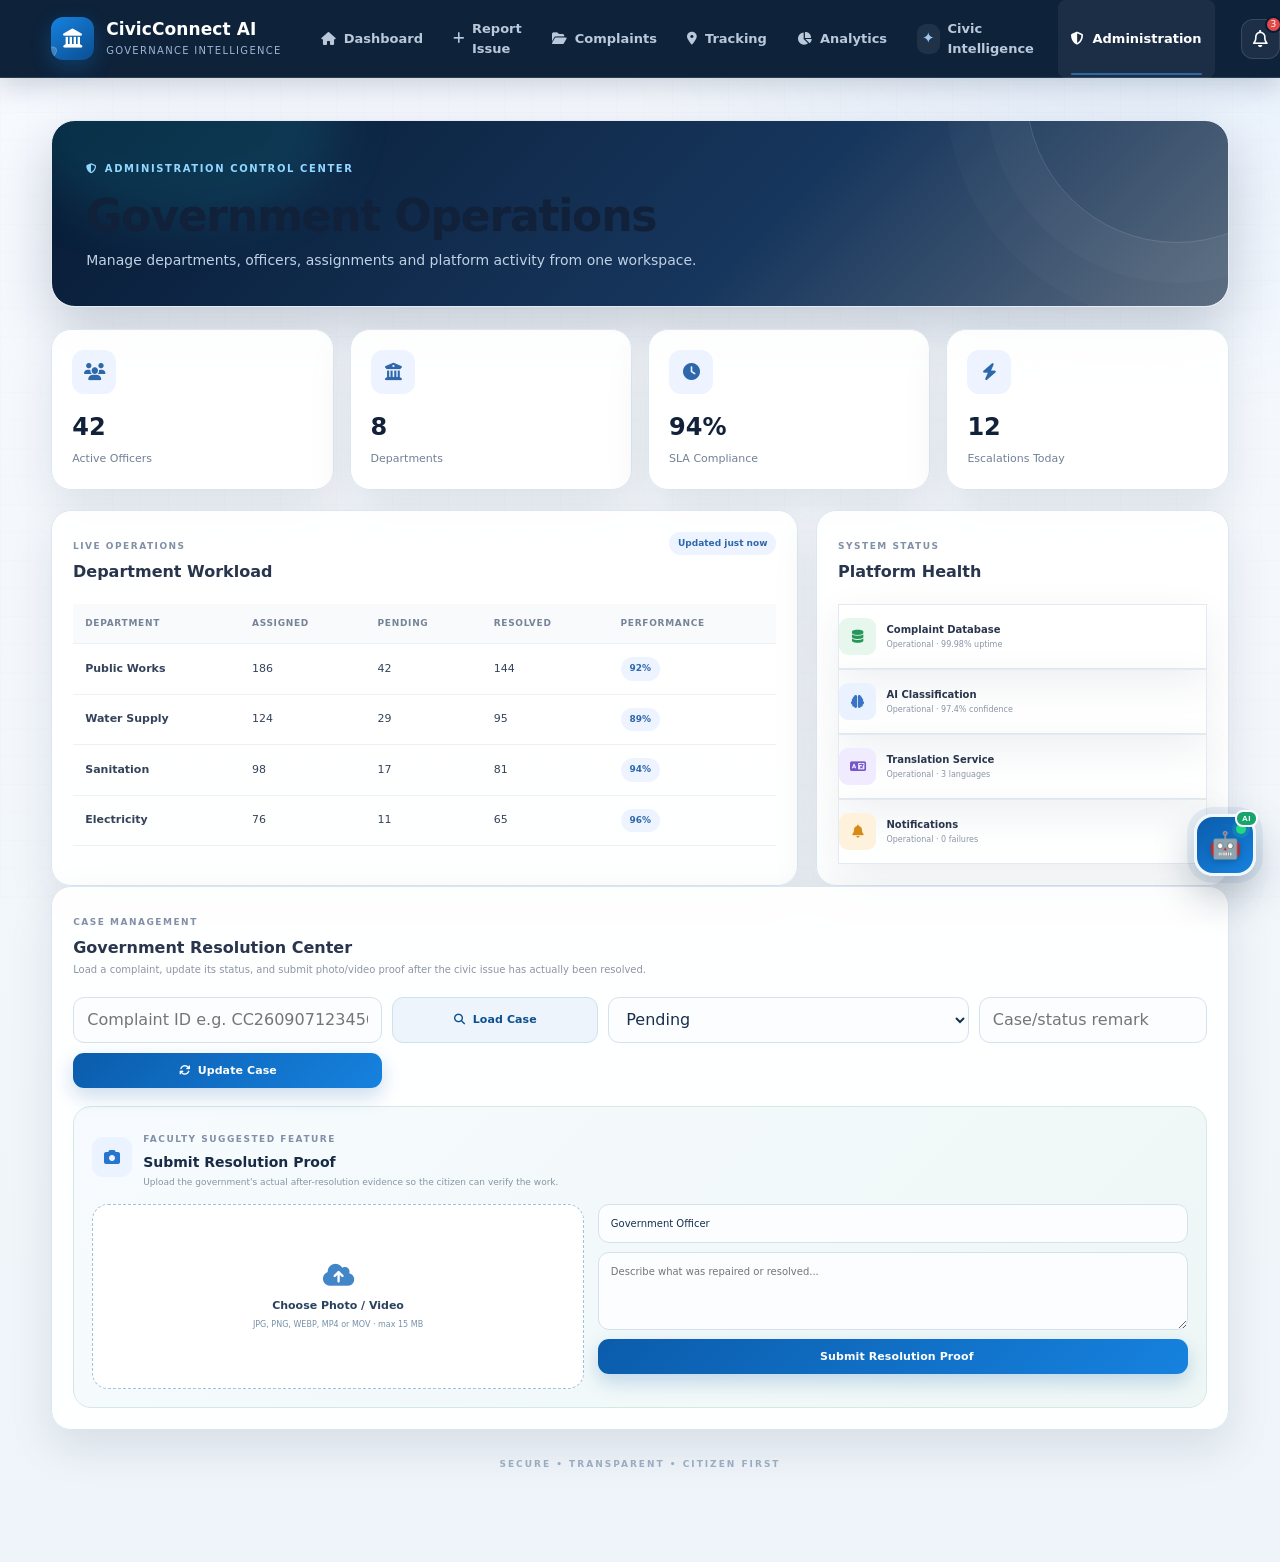
==== commit 3d8b9fcd: "Update CivicConnect with multilingual AI ML model" ====
--- a/fronted/admin.html
+++ b/fronted/admin.html
@@ -16,7 +16,7 @@
     <a href="submit.html"><i class="fa-solid fa-plus"></i><span>Report Issue</span></a>
     <a href="complaints.html"><i class="fa-solid fa-folder-open"></i><span>Complaints</span></a>
     <a href="tracking.html"><i class="fa-solid fa-location-dot"></i><span>Tracking</span></a>
-    <a href="analytics.html"><i class="fa-solid fa-chart-pie"></i><span>Analytics</span></a>
+    <a href="analytics.html"><i class="fa-solid fa-chart-pie"></i><span>Analytics</span></a><a href="advanced.html" title="AI Governance Intelligence"><span class="cc-nav-icon">✦</span><span>Civic Intelligence</span></a>
     <a href="admin.html" class="active"><i class="fa-solid fa-shield-halved"></i><span>Administration</span></a>
   </nav>
   <div class="nav-actions"><button class="icon-button"><i class="fa-regular fa-bell"></i><span class="notification-count">3</span></button><div class="user-profile"><div class="user-avatar">AD</div><div class="user-info"><strong>Administrator</strong><span>Government Admin</span></div></div></div>
--- a/fronted/style.css
+++ b/fronted/style.css
@@ -2729,3 +2729,108 @@
 @keyframes rise{from{opacity:0;transform:translateY(12px)}to{opacity:1;transform:none}}.page-container>*{animation:rise .45s ease both}.page-container>*:nth-child(2){animation-delay:.06s}.page-container>*:nth-child(3){animation-delay:.12s}.page-container>*:nth-child(4){animation-delay:.18s}
 @media(max-width:1050px){.navbar{padding:0 18px}.main-nav{overflow-x:auto}.main-nav a{padding:0 10px;white-space:nowrap}.user-info{display:none}.page-container{width:94%}}
 @media(max-width:720px){.navbar{min-height:68px;flex-wrap:wrap;padding:10px 14px;gap:8px}.main-nav{order:3;width:100%;height:42px;overflow-x:auto}.main-nav a{height:42px;font-size:11px}.nav-actions{margin-left:auto}.brand-text span{display:none}.page-container{padding-top:22px}.page-title{padding:25px 20px;border-radius:19px}.page-title h1{font-size:29px}.page-title p{font-size:12px}.panel,.card,.complaint-card,.form-card{border-radius:16px!important}.cc-sidebar{display:none}.cc-main{margin-left:0!important}.cc-topbar{padding-left:16px!important;padding-right:16px!important}}
+/* CIVICCONNECT AI — SMART ASSISTANT */
+.civic-ai-assist{margin:14px 0;padding:15px;border:1px solid #d9e8f8;border-radius:15px;background:linear-gradient(135deg,#f6fbff,#f1fbf8);box-shadow:0 8px 24px rgba(13,65,110,.06)}.assist-head{display:flex;justify-content:space-between;gap:10px;align-items:center}.assist-head b{display:block;color:#0b2c52;font-size:13px}.assist-head span:not(.assist-live){display:block;color:#6b7d91;font-size:9px;margin-top:3px}.assist-live{font-size:8px;font-weight:800;color:#07855c;background:#dff8ee;padding:5px 7px;border-radius:999px}.assist-actions{display:flex;gap:8px;flex-wrap:wrap;margin:12px 0}.assist-actions button{border:1px solid #cfe0f2;background:#fff;color:#125bb0;border-radius:9px;padding:9px 11px;font-size:10px;font-weight:700;cursor:pointer}.assist-actions button:hover{transform:translateY(-1px);box-shadow:0 5px 14px #12345a14}.civic-ai-assist #assistStatus{font-size:10px;color:#66778a;line-height:1.5}
+
+/* ===== CivicConnect Voice + OCR Assistant ===== */
+.civic-ai-assist{margin:18px 0 22px;border:1px solid #dbe5f1;border-radius:20px;background:linear-gradient(135deg,#f8fbff 0%,#ffffff 55%,#f5f9ff 100%);box-shadow:0 12px 30px rgba(15,42,77,.08);overflow:hidden;position:relative}
+.civic-ai-assist:before{content:"";position:absolute;left:0;top:0;bottom:0;width:5px;background:linear-gradient(180deg,#0b5cab,#16a36a)}
+.assist-head{display:flex;align-items:center;justify-content:space-between;padding:18px 20px 12px;gap:16px}
+.assist-title{display:flex;align-items:center;gap:12px}
+.assist-badge{width:42px;height:42px;border-radius:13px;display:grid;place-items:center;background:#e8f2ff;color:#0b5cab;font-size:20px;box-shadow:inset 0 0 0 1px #d4e6fa}
+.assist-title b{display:block;color:#102b4e;font-size:16px}.assist-title span{display:block;color:#718096;font-size:12px;margin-top:3px}
+.assist-live{font-size:11px;font-weight:800;letter-spacing:.08em;color:#087a4d;background:#e7f8ef;border:1px solid #bfe9d4;border-radius:999px;padding:6px 10px;white-space:nowrap}
+.assist-live:before{content:"";display:inline-block;width:7px;height:7px;border-radius:50%;background:#13a66a;margin-right:6px;box-shadow:0 0 0 4px rgba(19,166,106,.1);animation:assistPulse 1.8s infinite}
+.assist-subtitle{padding:0 20px 15px;color:#66758a;font-size:13px;line-height:1.55}
+.assist-actions{display:grid;grid-template-columns:1fr 1fr;gap:14px;padding:0 20px 16px}
+.assist-action{border:1px solid #d9e4ef;border-radius:16px;background:#fff;padding:15px;display:flex;align-items:center;gap:13px;cursor:pointer;text-align:left;transition:.25s ease;min-height:76px;color:#102b4e}
+.assist-action:hover{transform:translateY(-2px);border-color:#9fc4e8;box-shadow:0 10px 22px rgba(20,65,110,.10)}
+.assist-action .action-icon{width:44px;height:44px;border-radius:13px;display:grid;place-items:center;font-size:21px;flex:none}
+.assist-voice .action-icon{background:#e9f2ff;color:#0b5cab}.assist-ocr .action-icon{background:#eaf9f1;color:#087a4d}
+.assist-action strong{display:block;font-size:14px}.assist-action small{display:block;margin-top:4px;color:#7b8798;font-size:11px;line-height:1.35}
+.assist-action.recording{border-color:#dc4c4c;background:#fff8f8;animation:recordGlow 1.2s infinite}.assist-action.recording .action-icon{background:#ffe7e7;color:#c92d2d}
+.assist-status{margin:0 20px 18px;padding:11px 13px;border-radius:11px;background:#f1f5f9;color:#56657a;font-size:12px;display:flex;align-items:center;gap:8px;min-height:38px}
+.assist-status.success{background:#eaf8f0;color:#087a4d}.assist-status.error{background:#fff0f0;color:#b42318}.assist-status.working{background:#eef5ff;color:#145da0}
+.assist-footer{padding:10px 20px 15px;border-top:1px solid #edf1f5;color:#8290a3;font-size:11px}
+.assist-footer b{color:#52657b}
+.assist-tools{display:flex;align-items:center;gap:8px;margin:0 20px 14px}.assist-tools label{font-size:11px;color:#69788b;font-weight:700}.assist-tools select{border:1px solid #d6e1ec;border-radius:9px;padding:7px 9px;background:#fff;color:#233b56;font-size:12px}
+@keyframes assistPulse{0%,100%{opacity:1}50%{opacity:.35}}@keyframes recordGlow{50%{box-shadow:0 0 0 5px rgba(201,45,45,.08)}}
+@media(max-width:680px){.assist-actions{grid-template-columns:1fr}.assist-head{padding:16px}.assist-subtitle,.assist-actions,.assist-status,.assist-footer,.assist-tools{margin-left:0;margin-right:0;padding-left:16px;padding-right:16px}.assist-actions{padding-bottom:12px}.assist-status{margin-left:16px;margin-right:16px}.assist-tools{margin-left:16px;margin-right:16px}}
+
+/* ===== High Accuracy OCR Assistant ===== */
+.civic-ai-assist .assist-tools{display:flex;align-items:center;gap:10px;flex-wrap:wrap}
+.civic-ai-assist .assist-tools label{font-size:12px;font-weight:700;color:#52627a;margin-left:4px}
+.civic-ai-assist .assist-tools select{min-height:38px;border:1px solid #d8e2ef;border-radius:10px;background:#fff;padding:7px 34px 7px 11px;color:#243650;font-weight:600;outline:none}
+.civic-ai-assist .assist-tools select:focus{border-color:#2878d7;box-shadow:0 0 0 3px rgba(40,120,215,.10)}
+.civic-ai-assist .assist-action.processing{opacity:.72;cursor:wait;transform:none!important}
+.civic-ai-assist .assist-action:disabled{cursor:wait}
+
+.smart-input-grid{display:grid;grid-template-columns:1fr 1fr;gap:16px;margin:18px 0}.smart-input-card{border:1px solid #dbe5f0;border-radius:18px;padding:18px;background:linear-gradient(145deg,#ffffff,#f7fbff);box-shadow:0 12px 28px rgba(15,39,72,.07)}.smart-card-head{display:flex;gap:12px;align-items:flex-start}.smart-card-head h3{margin:4px 0 5px;color:#102b4e}.smart-card-head p{margin:0;color:#64748b;font-size:12px;line-height:1.5}.smart-icon{width:42px;height:42px;display:grid;place-items:center;border-radius:13px;font-size:20px}.smart-icon.voice{background:#eaf3ff}.smart-icon.ocr{background:#ecfdf5}.smart-controls{display:flex;gap:8px;flex-wrap:wrap;margin-top:14px}.smart-controls select,.smart-controls input{min-height:42px;border:1px solid #d6e0eb;border-radius:10px;padding:0 10px;background:#fff;color:#18324f}.smart-controls .btn{min-height:42px}.smart-status{margin-top:10px;font-size:12px;color:#64748b;min-height:18px}.smart-status.listening{color:#b91c1c;font-weight:700}.smart-status.success-text{color:#15803d;font-weight:700}.ocr-progress{height:6px;background:#e8eef5;border-radius:99px;overflow:hidden;margin-top:12px}.ocr-progress div{height:100%;width:0;background:#2563eb;transition:width .2s}.ocr-confidence{font-size:12px;color:#2563eb;font-weight:700;margin-top:8px}@media(max-width:800px){.smart-input-grid{grid-template-columns:1fr}}
+
+.group-admin-banner{margin:14px 0;padding:13px 15px;border:1px solid #bfdbfe;background:#eff6ff;border-radius:12px;display:grid;gap:3px}.group-admin-banner strong{color:#1d4ed8}.group-admin-banner span{font-size:12px;color:#334155}.group-admin-banner small{color:#64748b;font-size:11px}
+
+
+/* ===== Premium single Smart Complaint Assistant ===== */
+.smart-assistant-heading{margin:22px 0 14px;padding:18px 20px;border:1px solid #dce7f3;border-radius:20px;background:linear-gradient(135deg,#f8fbff,#eef6ff);box-shadow:0 10px 28px rgba(23,59,112,.07)}
+.smart-assistant-heading span{display:block;font-size:11px;font-weight:800;letter-spacing:1.5px;color:#1769aa;margin-bottom:5px}
+.smart-assistant-heading strong{display:block;font-size:22px;color:#12345d;margin-bottom:5px}
+.smart-assistant-heading p{margin:0;color:#607086;font-size:13px;line-height:1.5}
+.smart-input-grid{margin-top:14px!important}
+.smart-input-card{transition:transform .2s ease,box-shadow .2s ease,border-color .2s ease}
+.smart-input-card:hover{transform:translateY(-2px);box-shadow:0 14px 30px rgba(23,59,112,.09);border-color:#b9cfe5}
+@media(max-width:760px){.smart-assistant-heading strong{font-size:19px}.smart-input-grid{grid-template-columns:1fr!important}}
+
+/* ===== Evidence-first complaint submission ===== */
+.evidence-first-card{margin:8px 0 22px;padding:22px;border:1px solid #d7e4f0;border-radius:22px;background:linear-gradient(135deg,#ffffff 0%,#f8fbff 58%,#eef7ff 100%);box-shadow:0 16px 38px rgba(10,43,78,.08);position:relative;overflow:hidden}
+.evidence-first-card:before{content:"";position:absolute;left:0;top:0;bottom:0;width:5px;background:linear-gradient(180deg,#0b5cab,#16a36a)}
+.evidence-first-head{display:flex;align-items:flex-start;gap:14px;margin-bottom:16px}
+.evidence-first-icon{width:48px;height:48px;flex:none;border-radius:14px;display:grid;place-items:center;background:#e8f2ff;color:#0b5cab;font-size:22px;font-weight:900;box-shadow:inset 0 0 0 1px #d4e6fa}
+.evidence-eyebrow{display:block;color:#1769aa;font-size:10px;font-weight:850;letter-spacing:1.4px;margin:2px 0 5px}
+.evidence-first-head h3{margin:0 0 5px;color:#102b4e;font-size:21px;letter-spacing:-.2px}
+.evidence-first-head p{margin:0;color:#64748b;font-size:12.5px;line-height:1.55;max-width:720px}
+.evidence-required{margin-left:auto;white-space:nowrap;padding:7px 10px;border-radius:999px;background:#edf8f3;color:#13764f;border:1px solid #cbe9d9;font-size:10px;font-weight:800}
+.evidence-dropzone{min-height:145px;border:1.5px dashed #a9c4df;border-radius:17px;background:rgba(255,255,255,.82);display:flex;flex-direction:column;align-items:center;justify-content:center;text-align:center;gap:6px;padding:18px;cursor:pointer;transition:.25s ease;position:relative}
+.evidence-dropzone:hover{border-color:#287dcc;background:#fafdff;box-shadow:0 10px 24px rgba(20,75,125,.08);transform:translateY(-1px)}
+.evidence-dropzone input{position:absolute!important;width:1px!important;height:1px!important;opacity:0!important;pointer-events:none}
+.evidence-upload-icon{width:42px;height:42px;border-radius:12px;display:grid;place-items:center;background:#eaf3ff;color:#0b5cab;font-size:23px;font-weight:900}
+.evidence-dropzone strong{color:#153b62;font-size:14px}.evidence-dropzone>span:not(.evidence-upload-icon):not(.evidence-file-name){color:#78879a;font-size:11px}
+.evidence-file-name{display:inline-block;margin-top:4px;padding:6px 10px;border-radius:8px;background:#f0f5fa;color:#52667d;font-size:10px;font-weight:700;max-width:90%;overflow:hidden;text-overflow:ellipsis;white-space:nowrap}
+.evidence-note{display:flex;align-items:center;gap:7px;margin-top:12px;color:#65758a;font-size:11px}.evidence-note span{width:18px;height:18px;border-radius:50%;display:grid;place-items:center;background:#e5f7ed;color:#118054;font-weight:900}
+.smart-assistant-heading{margin-top:26px}
+@media(max-width:700px){.evidence-first-card{padding:17px}.evidence-first-head{gap:10px}.evidence-first-icon{width:42px;height:42px}.evidence-first-head h3{font-size:19px}.evidence-required{display:none}.evidence-dropzone{min-height:130px}}
+
+/* Premium single Smart Complaint Assistant — keep the original Evidence UI unchanged */
+.civic-ai-assist{
+  position:relative!important;
+  overflow:hidden!important;
+  border:1px solid #d6e5f3!important;
+  border-radius:20px!important;
+  background:linear-gradient(145deg,#f9fcff 0%,#f3f8fd 55%,#f7fcfa 100%)!important;
+  box-shadow:0 14px 36px rgba(18,52,93,.09)!important;
+  margin:20px 0!important;
+}
+.civic-ai-assist:before{content:"";position:absolute;left:0;top:0;width:5px;height:100%;background:linear-gradient(#1769aa,#15966b)}
+.civic-ai-assist .assist-head{padding:20px 22px 14px!important}
+.civic-ai-assist .assist-title{gap:13px!important}
+.civic-ai-assist .assist-badge{width:46px!important;height:46px!important;border-radius:14px!important;background:#e8f2ff!important;box-shadow:0 6px 16px rgba(11,92,171,.10),inset 0 0 0 1px #d2e5f7!important}
+.civic-ai-assist .assist-title b{font-size:17px!important;letter-spacing:-.2px}
+.civic-ai-assist .assist-title span{font-size:11px!important;color:#64758a!important}
+.civic-ai-assist .assist-subtitle{padding:0 22px 16px!important;max-width:760px!important}
+.civic-ai-assist .assist-tools{margin:0 22px 14px!important;padding:11px 12px!important;border:1px solid #dbe6f0!important;border-radius:13px!important;background:#fff!important}
+.civic-ai-assist .assist-tools select{min-height:38px!important;border-radius:10px!important;font-weight:600!important}
+.civic-ai-assist .assist-actions{padding:0 22px 18px!important;gap:14px!important}
+.civic-ai-assist .assist-action{min-height:88px!important;border-radius:16px!important;padding:16px!important;background:rgba(255,255,255,.92)!important}
+.civic-ai-assist .assist-action .action-icon{width:46px!important;height:46px!important;border-radius:14px!important;font-size:22px!important}
+.civic-ai-assist .assist-action strong{font-size:14px!important;color:#102b4e!important}
+.civic-ai-assist .assist-action small{font-size:11px!important;line-height:1.45!important}
+.civic-ai-assist .assist-action.processing{border-color:#8ebde8!important;background:#f4f9ff!important;box-shadow:0 0 0 3px rgba(23,105,170,.07)!important}
+.civic-ai-assist .assist-status{margin:0 22px 18px!important;min-height:42px!important;border:1px solid #e0e8f0!important}
+.civic-ai-assist .assist-footer{padding:12px 22px 16px!important;background:rgba(255,255,255,.42)!important}
+@media(max-width:680px){
+ .civic-ai-assist .assist-head{padding:17px 16px 12px!important}
+ .civic-ai-assist .assist-subtitle{padding-left:16px!important;padding-right:16px!important}
+ .civic-ai-assist .assist-tools{margin-left:16px!important;margin-right:16px!important}
+ .civic-ai-assist .assist-actions{padding-left:16px!important;padding-right:16px!important}
+ .civic-ai-assist .assist-status{margin-left:16px!important;margin-right:16px!important}
+ .civic-ai-assist .assist-footer{padding-left:16px!important;padding-right:16px!important}
+}
